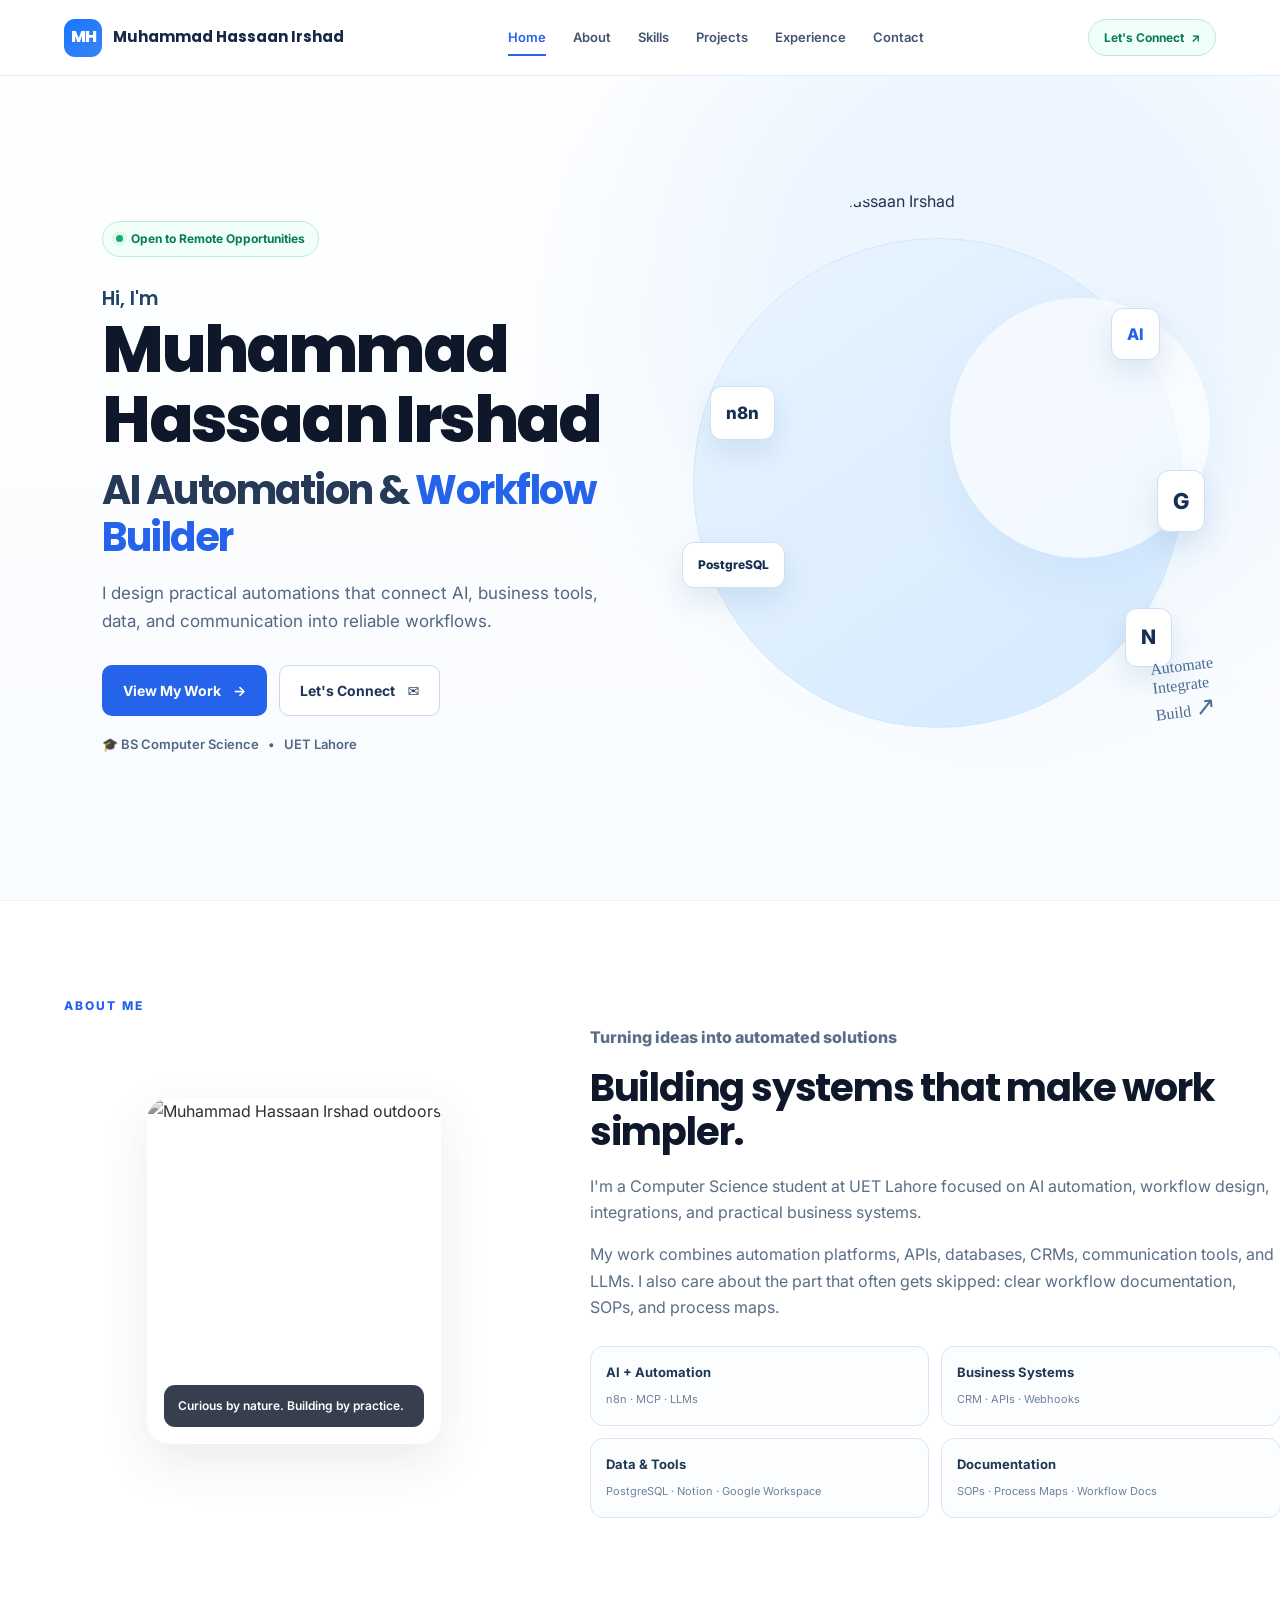
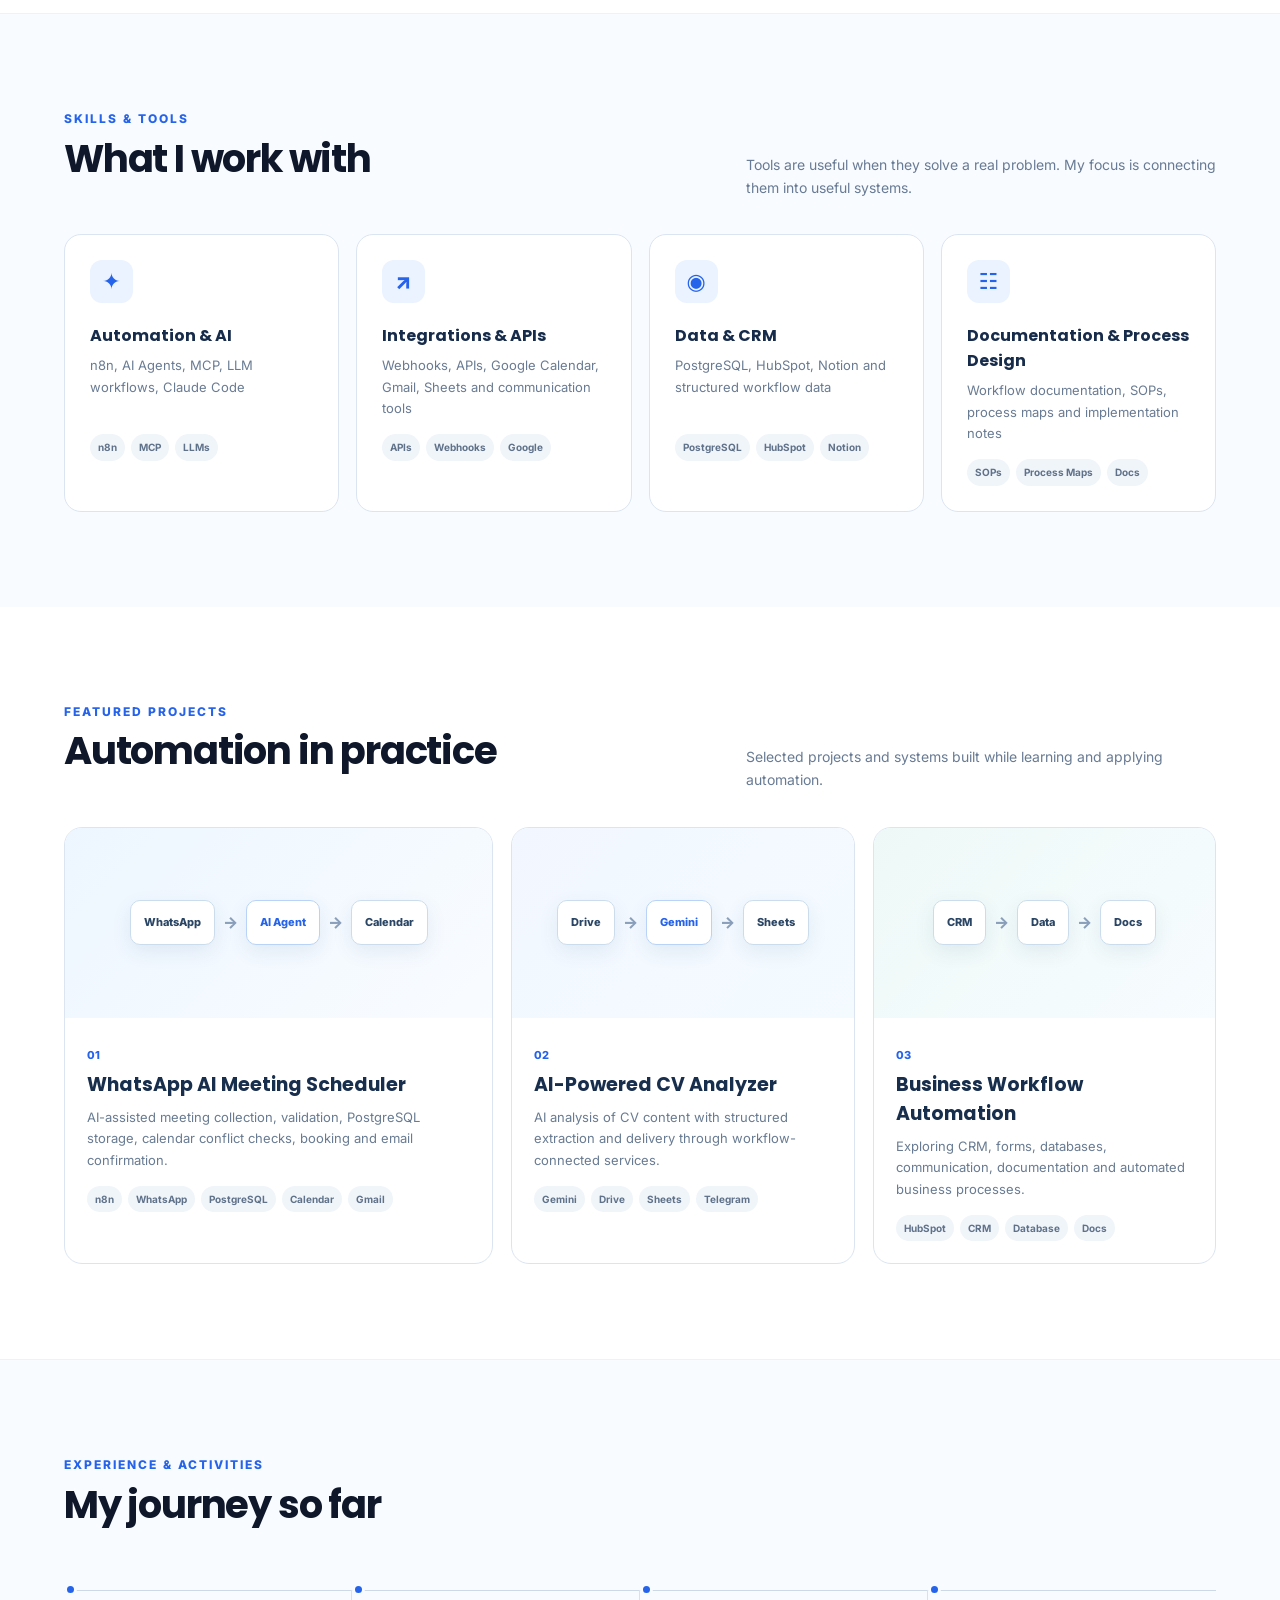
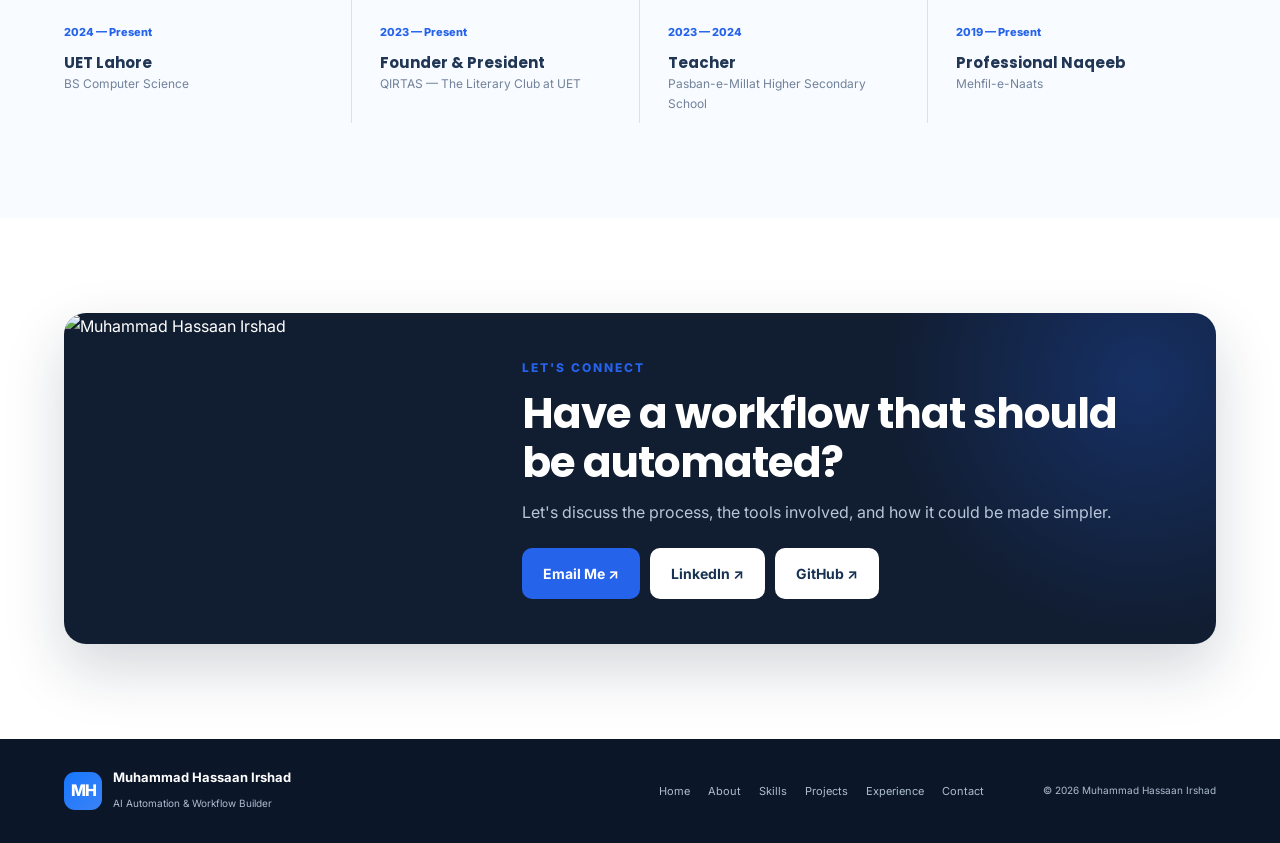
==== index.html @ 9892367b "Add files via upload" ====
<!DOCTYPE html>
<html lang="en">
<head>
  <meta charset="UTF-8" />
  <meta name="viewport" content="width=device-width, initial-scale=1.0" />
  <meta name="description" content="Muhammad Hassaan Irshad — AI Automation & Workflow Builder portfolio." />
  <title>Muhammad Hassaan Irshad | AI Automation & Workflow Builder</title>
  <link rel="preconnect" href="https://fonts.googleapis.com">
  <link rel="preconnect" href="https://fonts.gstatic.com" crossorigin>
  <link href="https://fonts.googleapis.com/css2?family=Inter:wght@400;500;600;700&family=Poppins:wght@500;600;700;800&display=swap" rel="stylesheet">
  <link rel="stylesheet" href="style.css" />
</head>
<body>
  <div class="scroll-progress" id="scrollProgress"></div>

  <header class="navbar" id="navbar">
    <a class="brand" href="#home" aria-label="Muhammad Hassaan Irshad home">
      <span class="brand-mark">MH</span>
      <span class="brand-name">Muhammad Hassaan Irshad</span>
    </a>

    <button class="menu-toggle" id="menuToggle" aria-label="Open navigation" aria-expanded="false">
      <span></span><span></span><span></span>
    </button>

    <nav class="nav-links" id="navLinks">
      <a class="active" href="#home">Home</a>
      <a href="#about">About</a>
      <a href="#skills">Skills</a>
      <a href="#projects">Projects</a>
      <a href="#experience">Experience</a>
      <a href="#contact">Contact</a>
    </nav>

    <a class="nav-cta" href="#contact">Let's Connect <span>↗</span></a>
  </header>

  <main>
    <section class="hero section" id="home">
      <div class="hero-copy">
        <div class="eyebrow"><span class="status-dot"></span> Open to Remote Opportunities</div>
        <p class="hello">Hi, I'm</p>
        <h1>Muhammad Hassaan <span>Irshad</span></h1>
        <h2>AI Automation &amp; <strong>Workflow Builder</strong></h2>
        <p class="hero-text">
          I design practical automations that connect AI, business tools, data,
          and communication into reliable workflows.
        </p>

        <div class="hero-actions">
          <a class="btn btn-primary" href="#projects">View My Work <span>→</span></a>
          <a class="btn btn-secondary" href="#contact">Let's Connect <span>✉</span></a>
        </div>

        <div class="hero-meta">
          <span>🎓 BS Computer Science</span>
          <span>•</span>
          <span>UET Lahore</span>
        </div>
      </div>

      <div class="hero-visual">
        <div class="orb orb-one"></div>
        <div class="orb orb-two"></div>
        <div class="tech tech-n8n">n8n</div>
        <div class="tech tech-ai">AI</div>
        <div class="tech tech-db">PostgreSQL</div>
        <div class="tech tech-google">G</div>
        <div class="tech tech-notion">N</div>
        <div class="portrait-frame">
          <img src="assets/portrait-main.jpg" alt="Muhammad Hassaan Irshad" />
        </div>
        <div class="hero-note">Automate<br>Integrate<br>Build <span>↗</span></div>
      </div>
    </section>

    <section class="about section" id="about">
      <div class="section-label">ABOUT ME</div>
      <div class="about-grid">
        <div class="about-photo">
          <img src="assets/portrait-secondary.jpg" alt="Muhammad Hassaan Irshad outdoors" />
          <div class="photo-caption">Curious by nature. Building by practice.</div>
        </div>
        <div class="about-copy">
          <p class="kicker">Turning ideas into automated solutions</p>
          <h2>Building systems that make work simpler.</h2>
          <p>
            I'm a Computer Science student at UET Lahore focused on AI automation,
            workflow design, integrations, and practical business systems.
          </p>
          <p>
            My work combines automation platforms, APIs, databases, CRMs,
            communication tools, and LLMs. I also care about the part that often
            gets skipped: clear workflow documentation, SOPs, and process maps.
          </p>

          <div class="about-facts">
            <div><strong>AI + Automation</strong><span>n8n · MCP · LLMs</span></div>
            <div><strong>Business Systems</strong><span>CRM · APIs · Webhooks</span></div>
            <div><strong>Data &amp; Tools</strong><span>PostgreSQL · Notion · Google Workspace</span></div>
            <div><strong>Documentation</strong><span>SOPs · Process Maps · Workflow Docs</span></div>
          </div>
        </div>
      </div>
    </section>

    <section class="skills section" id="skills">
      <div class="section-heading">
        <div>
          <div class="section-label">SKILLS &amp; TOOLS</div>
          <h2>What I work with</h2>
        </div>
        <p>Tools are useful when they solve a real problem. My focus is connecting them into useful systems.</p>
      </div>

      <div class="skills-grid">
        <article class="skill-card">
          <div class="skill-icon">✦</div>
          <h3>Automation &amp; AI</h3>
          <p>n8n, AI Agents, MCP, LLM workflows, Claude Code</p>
          <div class="tags"><span>n8n</span><span>MCP</span><span>LLMs</span></div>
        </article>
        <article class="skill-card">
          <div class="skill-icon">↗</div>
          <h3>Integrations &amp; APIs</h3>
          <p>Webhooks, APIs, Google Calendar, Gmail, Sheets and communication tools</p>
          <div class="tags"><span>APIs</span><span>Webhooks</span><span>Google</span></div>
        </article>
        <article class="skill-card">
          <div class="skill-icon">◉</div>
          <h3>Data &amp; CRM</h3>
          <p>PostgreSQL, HubSpot, Notion and structured workflow data</p>
          <div class="tags"><span>PostgreSQL</span><span>HubSpot</span><span>Notion</span></div>
        </article>
        <article class="skill-card">
          <div class="skill-icon">☷</div>
          <h3>Documentation &amp; Process Design</h3>
          <p>Workflow documentation, SOPs, process maps and implementation notes</p>
          <div class="tags"><span>SOPs</span><span>Process Maps</span><span>Docs</span></div>
        </article>
      </div>
    </section>

    <section class="projects section" id="projects">
      <div class="section-heading">
        <div>
          <div class="section-label">FEATURED PROJECTS</div>
          <h2>Automation in practice</h2>
        </div>
        <p>Selected projects and systems built while learning and applying automation.</p>
      </div>

      <div class="projects-grid">
        <article class="project-card featured">
          <div class="project-visual whatsapp">
            <div class="flow-node">WhatsApp</div><span>→</span><div class="flow-node ai-node">AI Agent</div>
            <span>→</span><div class="flow-node">Calendar</div>
          </div>
          <div class="project-body">
            <span class="project-number">01</span>
            <h3>WhatsApp AI Meeting Scheduler</h3>
            <p>AI-assisted meeting collection, validation, PostgreSQL storage, calendar conflict checks, booking and email confirmation.</p>
            <div class="tags"><span>n8n</span><span>WhatsApp</span><span>PostgreSQL</span><span>Calendar</span><span>Gmail</span></div>
          </div>
        </article>

        <article class="project-card">
          <div class="project-visual cv">
            <div class="flow-node">Drive</div><span>→</span><div class="flow-node ai-node">Gemini</div><span>→</span><div class="flow-node">Sheets</div>
          </div>
          <div class="project-body">
            <span class="project-number">02</span>
            <h3>AI-Powered CV Analyzer</h3>
            <p>AI analysis of CV content with structured extraction and delivery through workflow-connected services.</p>
            <div class="tags"><span>Gemini</span><span>Drive</span><span>Sheets</span><span>Telegram</span></div>
          </div>
        </article>

        <article class="project-card">
          <div class="project-visual crm">
            <div class="flow-node">CRM</div><span>→</span><div class="flow-node">Data</div><span>→</span><div class="flow-node">Docs</div>
          </div>
          <div class="project-body">
            <span class="project-number">03</span>
            <h3>Business Workflow Automation</h3>
            <p>Exploring CRM, forms, databases, communication, documentation and automated business processes.</p>
            <div class="tags"><span>HubSpot</span><span>CRM</span><span>Database</span><span>Docs</span></div>
          </div>
        </article>
      </div>
    </section>

    <section class="experience section" id="experience">
      <div class="section-heading">
        <div>
          <div class="section-label">EXPERIENCE &amp; ACTIVITIES</div>
          <h2>My journey so far</h2>
        </div>
      </div>

      <div class="timeline">
        <div class="timeline-item">
          <span class="timeline-dot"></span>
          <span class="timeline-date">2024 — Present</span>
          <h3>UET Lahore</h3>
          <p>BS Computer Science</p>
        </div>
        <div class="timeline-item">
          <span class="timeline-dot"></span>
          <span class="timeline-date">2023 — Present</span>
          <h3>Founder &amp; President</h3>
          <p>QIRTAS — The Literary Club at UET</p>
        </div>
        <div class="timeline-item">
          <span class="timeline-dot"></span>
          <span class="timeline-date">2023 — 2024</span>
          <h3>Teacher</h3>
          <p>Pasban-e-Millat Higher Secondary School</p>
        </div>
        <div class="timeline-item">
          <span class="timeline-dot"></span>
          <span class="timeline-date">2019 — Present</span>
          <h3>Professional Naqeeb</h3>
          <p>Mehfil-e-Naats</p>
        </div>
      </div>
    </section>

    <section class="contact section" id="contact">
      <div class="contact-photo">
        <img src="assets/portrait-main.jpg" alt="Muhammad Hassaan Irshad" />
      </div>
      <div class="contact-content">
        <div class="section-label">LET'S CONNECT</div>
        <h2>Have a workflow that should be automated?</h2>
        <p>Let's discuss the process, the tools involved, and how it could be made simpler.</p>
        <div class="contact-actions">
          <!-- Replace these placeholder links with your real profiles/email. -->
          <a class="btn btn-primary" href="mailto:irshadhassaan812@gmail.com">Email Me ↗</a>
          <a class="btn btn-light" href="https://www.linkedin.com/" target="_blank" rel="noopener">LinkedIn ↗</a>
          <a class="btn btn-light" href="https://github.com/" target="_blank" rel="noopener">GitHub ↗</a>
        </div>
      </div>
    </section>
  </main>

  <footer class="footer">
    <div class="footer-brand">
      <span class="brand-mark">MH</span>
      <div><strong>Muhammad Hassaan Irshad</strong><small>AI Automation &amp; Workflow Builder</small></div>
    </div>
    <div class="footer-links">
      <a href="#home">Home</a><a href="#about">About</a><a href="#skills">Skills</a>
      <a href="#projects">Projects</a><a href="#experience">Experience</a><a href="#contact">Contact</a>
    </div>
    <p>© <span id="year"></span> Muhammad Hassaan Irshad</p>
  </footer>

  <script src="script.js"></script>
</body>
</html>
---- style.css ----
:root{
  --blue:#2563eb;
  --blue-dark:#1746b8;
  --navy:#0f172a;
  --text:#233452;
  --muted:#64748b;
  --line:#dbe5f1;
  --bg:#f8fbff;
  --white:#fff;
  --shadow:0 18px 50px rgba(30,65,110,.10);
  --radius:20px;
}
*{box-sizing:border-box;margin:0;padding:0}
html{scroll-behavior:smooth}
body{font-family:Inter,system-ui,sans-serif;color:var(--text);background:var(--white);line-height:1.65}
a{text-decoration:none;color:inherit}
img{display:block;max-width:100%}
.scroll-progress{position:fixed;top:0;left:0;width:0;height:3px;background:var(--blue);z-index:1000}
.navbar{height:76px;padding:0 max(5vw,28px);display:flex;align-items:center;gap:34px;position:sticky;top:0;z-index:100;background:rgba(255,255,255,.92);backdrop-filter:blur(16px);border-bottom:1px solid rgba(219,229,241,.7)}
.brand{display:flex;align-items:center;gap:11px;font-family:Poppins,sans-serif;font-weight:700;white-space:nowrap}
.brand-mark{display:grid;place-items:center;width:38px;height:38px;border-radius:11px;background:linear-gradient(135deg,#1677ff,#3b82f6);color:#fff;font-weight:800;letter-spacing:-1px}
.brand-name{font-size:15px;color:#172744}
.nav-links{display:flex;align-items:center;justify-content:center;gap:27px;margin:auto}
.nav-links a{font-size:13px;font-weight:600;color:#425472;position:relative;padding:8px 0}
.nav-links a:hover,.nav-links a.active{color:var(--blue)}
.nav-links a.active:after{content:"";position:absolute;height:2px;left:0;right:0;bottom:0;background:var(--blue)}
.nav-cta{border:1px solid #b9ead6;background:#f1fff9;color:#087b58;border-radius:999px;padding:8px 15px;font-size:12px;font-weight:700}
.nav-cta span{margin-left:4px}
.menu-toggle{display:none;background:none;border:0}
.section{padding:95px max(5vw,28px)}
.hero{min-height:calc(100vh - 76px);display:grid;grid-template-columns:1fr 1fr;align-items:center;gap:40px;overflow:hidden;background:radial-gradient(circle at 78% 25%,#edf6ff 0 18%,transparent 42%),linear-gradient(180deg,#fff,#f8fbff)}
.hero-copy{max-width:690px;margin-left:max(0px,3vw)}
.eyebrow{display:inline-flex;gap:8px;align-items:center;border:1px solid #bdebd9;background:#f2fff9;border-radius:999px;padding:7px 13px;font-size:12px;color:#087b58;font-weight:700;margin-bottom:26px}
.status-dot{width:7px;height:7px;border-radius:50%;background:#18a874;box-shadow:0 0 0 4px #dff8ed}
.hello{font-family:Poppins,sans-serif;font-size:19px;font-weight:600;color:#234269}
.hero h1{font:800 clamp(42px,5.1vw,72px)/1.08 Poppins,sans-serif;letter-spacing:-2.8px;color:var(--navy)}
.hero h1 span{display:inline}
.hero h2{font:700 clamp(28px,3.1vw,48px)/1.18 Poppins,sans-serif;color:#263957;margin:12px 0 18px;letter-spacing:-1.5px}
.hero h2 strong{color:var(--blue)}
.hero-text{font-size:17px;max-width:640px;color:#536783}
.hero-actions{display:flex;gap:12px;margin:30px 0 18px;flex-wrap:wrap}
.btn{display:inline-flex;align-items:center;justify-content:center;gap:12px;padding:13px 20px;border-radius:10px;font-weight:700;font-size:14px;border:1px solid transparent;transition:.2s transform,.2s box-shadow,.2s background}
.btn:hover{transform:translateY(-2px);box-shadow:0 10px 25px rgba(37,99,235,.16)}
.btn-primary{background:var(--blue);color:#fff}.btn-primary:hover{background:var(--blue-dark)}
.btn-secondary{border-color:#cbd8e8;background:#fff;color:#1e3557}
.btn-light{background:#fff;color:#183254;border-color:rgba(255,255,255,.65)}
.hero-meta{display:flex;gap:9px;align-items:center;color:#526783;font-size:13px;font-weight:600}
.hero-visual{min-height:570px;position:relative;display:flex;align-items:end;justify-content:center}
.orb{position:absolute;border-radius:50%;filter:blur(.2px)}
.orb-one{width:490px;height:490px;background:linear-gradient(145deg,#e9f4ff,#d5eaff);top:50px;left:50%;transform:translateX(-50%);border:1px solid #d2e6fb}
.orb-two{width:260px;height:260px;background:#fff;box-shadow:0 25px 60px rgba(43,111,190,.11);right:1%;top:110px;opacity:.65}
.portrait-frame{height:600px;width:min(410px,80%);z-index:2;overflow:hidden;border-radius:200px 200px 0 0;mask-image:linear-gradient(to bottom,#000 87%,transparent 100%);-webkit-mask-image:linear-gradient(to bottom,#000 87%,transparent 100%)}
.portrait-frame img{width:100%;height:100%;object-fit:cover;object-position:center top;filter:saturate(.92) contrast(1.02)}
.tech{position:absolute;z-index:4;background:#fff;border:1px solid #cfe0f4;box-shadow:0 12px 28px rgba(45,89,139,.12);border-radius:12px;padding:12px 15px;font-weight:800;color:#172f50}
.tech-n8n{left:9%;top:33%;font-size:17px}.tech-ai{right:10%;top:20%;color:#2563eb}.tech-db{left:4%;top:59%;font-size:12px}.tech-google{right:2%;top:47%;font-size:22px}.tech-notion{right:8%;top:70%;font-size:20px}
.hero-note{position:absolute;right:0;top:78%;z-index:4;font-family:"Comic Sans MS",cursive;color:#4b6b91;transform:rotate(-7deg);font-size:16px;line-height:1.2}.hero-note span{font-size:25px}
.section-label{color:var(--blue);font-size:12px;font-weight:800;letter-spacing:2px;margin-bottom:8px}
.about{background:#fff;border-top:1px solid #edf2f7;border-bottom:1px solid #edf2f7}
.about-grid{display:grid;grid-template-columns:40% 60%;gap:65px;align-items:center}
.about-photo{position:relative;max-width:430px;margin:auto}
.about-photo img{width:100%;aspect-ratio:4/4.7;object-fit:cover;border-radius:22px;filter:grayscale(1) contrast(1.04);box-shadow:var(--shadow)}
.photo-caption{position:absolute;bottom:17px;left:17px;right:17px;background:rgba(15,23,42,.83);color:#fff;padding:11px 14px;border-radius:11px;font-size:12px;font-weight:600}
.about-copy{max-width:700px}.kicker{color:var(--blue);font-weight:800;margin-bottom:6px}
.about-copy h2,.section-heading h2{font:700 clamp(30px,3vw,42px)/1.15 Poppins,sans-serif;color:var(--navy);letter-spacing:-1.2px;margin-bottom:18px}
.about-copy>p{color:#5b6e87;margin-bottom:16px;font-size:16px}
.about-facts{display:grid;grid-template-columns:1fr 1fr;gap:12px;margin-top:26px}
.about-facts div{border:1px solid var(--line);padding:15px;border-radius:13px;background:#fbfdff}
.about-facts strong{display:block;font-size:13px;color:#213653}.about-facts span{font-size:11px;color:#71829a}
.skills{background:var(--bg)}
.section-heading{display:flex;justify-content:space-between;gap:40px;align-items:end;margin-bottom:35px}
.section-heading>p{max-width:470px;color:#687b94;font-size:14px}
.skills-grid{display:grid;grid-template-columns:repeat(4,1fr);gap:17px}
.skill-card{background:#fff;border:1px solid var(--line);padding:25px;border-radius:17px;transition:.25s}
.skill-card:hover,.project-card:hover{transform:translateY(-4px);box-shadow:var(--shadow)}
.skill-icon{width:43px;height:43px;display:grid;place-items:center;background:#eaf3ff;border-radius:12px;color:var(--blue);font-size:22px;font-weight:800;margin-bottom:20px}
.skill-card h3{font:700 16px Poppins,sans-serif;color:#172c4b;margin-bottom:7px}.skill-card p{font-size:13px;color:#697b93;min-height:65px}
.tags{display:flex;flex-wrap:wrap;gap:6px;margin-top:14px}.tags span{font-size:10px;font-weight:700;padding:5px 8px;border-radius:999px;background:#f0f5fa;color:#60728a}
.projects{background:#fff}.projects-grid{display:grid;grid-template-columns:1.25fr 1fr 1fr;gap:18px}
.project-card{border:1px solid var(--line);border-radius:18px;overflow:hidden;background:#fff;transition:.25s}
.project-visual{height:190px;display:flex;align-items:center;justify-content:center;gap:8px;background:linear-gradient(135deg,#edf6ff,#f9fcff);padding:20px}
.project-visual.cv{background:linear-gradient(135deg,#f2f7ff,#f4fbff)}.project-visual.crm{background:linear-gradient(135deg,#eef9f7,#f7fcff)}
.flow-node{background:#fff;border:1px solid #cbddec;box-shadow:0 7px 20px rgba(35,78,123,.09);padding:12px 13px;border-radius:10px;font-size:11px;font-weight:800;color:#2b4665;text-align:center}.ai-node{color:var(--blue);border-color:#b8d3f7}
.project-visual>span{color:#8aa0bb;font-weight:800}
.project-body{padding:22px}.project-number{font-size:11px;color:var(--blue);font-weight:800}.project-body h3{font:700 19px Poppins,sans-serif;color:#182e4d;margin:4px 0 8px}.project-body p{font-size:13px;color:#687b92;min-height:65px}
.experience{background:var(--bg);border-top:1px solid #edf2f7}
.timeline{display:grid;grid-template-columns:repeat(4,1fr);gap:0;border-top:1px solid #cbd8e7;margin-top:45px}
.timeline-item{position:relative;padding:27px 28px 10px 0;border-right:1px solid #d7e2ef;margin-top:-1px}.timeline-item:not(:first-child){padding-left:28px}.timeline-item:last-child{border-right:0}
.timeline-dot{position:absolute;top:-7px;left:0;width:13px;height:13px;background:var(--blue);border-radius:50%;border:3px solid var(--bg)}.timeline-item:first-child .timeline-dot{left:0}.timeline-date{font-size:11px;color:var(--blue);font-weight:800}.timeline-item h3{font:700 15px Poppins,sans-serif;color:#203654;margin-top:7px}.timeline-item p{font-size:12px;color:#71829a}
.contact{margin:95px max(5vw,28px);padding:0;min-height:300px;background:#111d31;border-radius:22px;overflow:hidden;display:grid;grid-template-columns:35% 65%;color:#fff;box-shadow:0 25px 60px rgba(15,31,55,.18)}
.contact-photo{height:330px;overflow:hidden}.contact-photo img{width:100%;height:100%;object-fit:cover;object-position:center 22%;filter:saturate(.75) contrast(1.1)}
.contact-content{padding:45px 55px;display:flex;flex-direction:column;justify-content:center;background:radial-gradient(circle at 90% 20%,rgba(37,99,235,.28),transparent 35%)}
.contact-content h2{font:700 clamp(29px,3.3vw,45px)/1.15 Poppins,sans-serif;letter-spacing:-1px;max-width:700px;margin:4px 0 12px}.contact-content p{color:#b8c6d9;max-width:600px}.contact-actions{display:flex;gap:10px;margin-top:22px;flex-wrap:wrap}
.footer{background:#0b1629;color:#aebcd0;padding:28px max(5vw,28px);display:grid;grid-template-columns:1.4fr 1fr auto;align-items:center;gap:30px}
.footer-brand{display:flex;align-items:center;gap:11px}.footer-brand strong{display:block;color:#fff;font-size:13px}.footer-brand small{font-size:10px}.footer-links{display:flex;justify-content:center;gap:18px}.footer-links a{font-size:11px}.footer-links a:hover{color:#fff}.footer>p{font-size:10px;text-align:right}
@media(max-width:1000px){
  .navbar{gap:15px}.nav-links{gap:16px}.nav-cta{display:none}
  .hero{grid-template-columns:1fr}.hero-copy{margin-left:0}.hero-visual{min-height:520px}.hero-note{right:8%}
  .skills-grid{grid-template-columns:1fr 1fr}.projects-grid{grid-template-columns:1fr 1fr}.project-card:first-child{grid-column:1/-1}
  .about-grid{grid-template-columns:1fr 1.25fr;gap:35px}
  .footer{grid-template-columns:1fr}.footer-links{justify-content:flex-start}.footer>p{text-align:left}
}
@media(max-width:700px){
  .navbar{height:66px}.brand-name{display:none}.menu-toggle{display:flex;flex-direction:column;gap:4px;margin-left:auto;cursor:pointer}.menu-toggle span{width:23px;height:2px;background:#203654;border-radius:3px}
  .nav-links{position:absolute;left:18px;right:18px;top:73px;display:none;flex-direction:column;gap:0;background:#fff;border:1px solid var(--line);border-radius:16px;padding:9px;box-shadow:var(--shadow)}.nav-links.open{display:flex}.nav-links a{width:100%;padding:11px 12px}.nav-links a.active:after{display:none}
  .section{padding:70px 22px}.hero{min-height:auto;padding-top:60px}.hero h1{letter-spacing:-1.8px}.hero h2{font-size:28px}.hero-text{font-size:15px}.hero-meta{font-size:11px;flex-wrap:wrap}
  .hero-visual{min-height:410px;margin-top:15px}.portrait-frame{height:440px;width:82%}.orb-one{width:370px;height:370px}.tech{transform:scale(.82)}.tech-n8n{left:0}.tech-db{left:0}.tech-google{right:0}.tech-notion{right:2%}.hero-note{display:none}
  .about-grid{grid-template-columns:1fr}.about-photo{max-width:330px}.about-facts{grid-template-columns:1fr}
  .section-heading{display:block}.section-heading>p{margin-top:10px}.skills-grid,.projects-grid{grid-template-columns:1fr}.project-card:first-child{grid-column:auto}.project-visual{height:160px}
  .timeline{grid-template-columns:1fr;border-top:0;margin-top:20px}.timeline-item,.timeline-item:not(:first-child){border-right:0;border-left:1px solid #cbd8e7;padding:20px 0 20px 25px;margin:0}.timeline-dot,.timeline-item:first-child .timeline-dot{left:-7px;top:25px}
  .contact{margin:65px 22px;padding:0;grid-template-columns:1fr}.contact-photo{height:240px}.contact-content{padding:30px 24px}.contact-actions .btn{flex:1}
  .footer-links{flex-wrap:wrap;gap:12px}
}
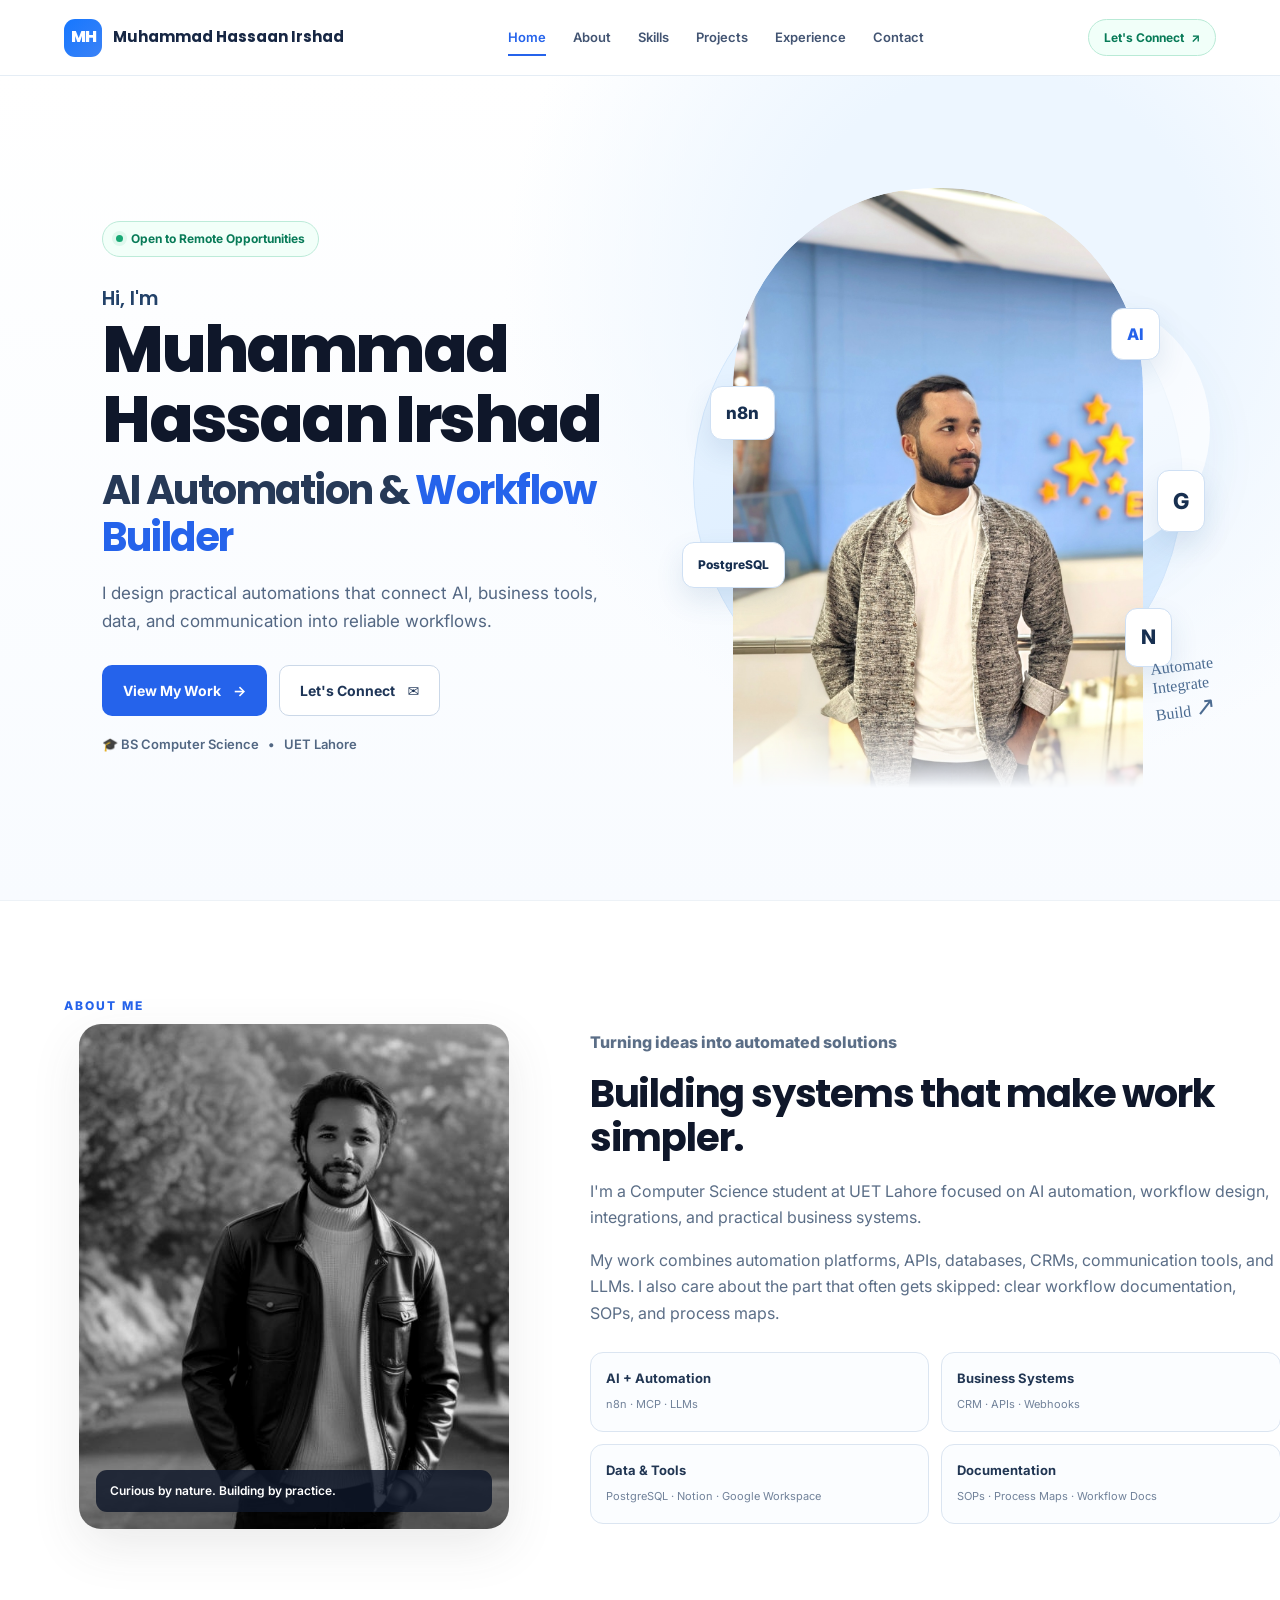
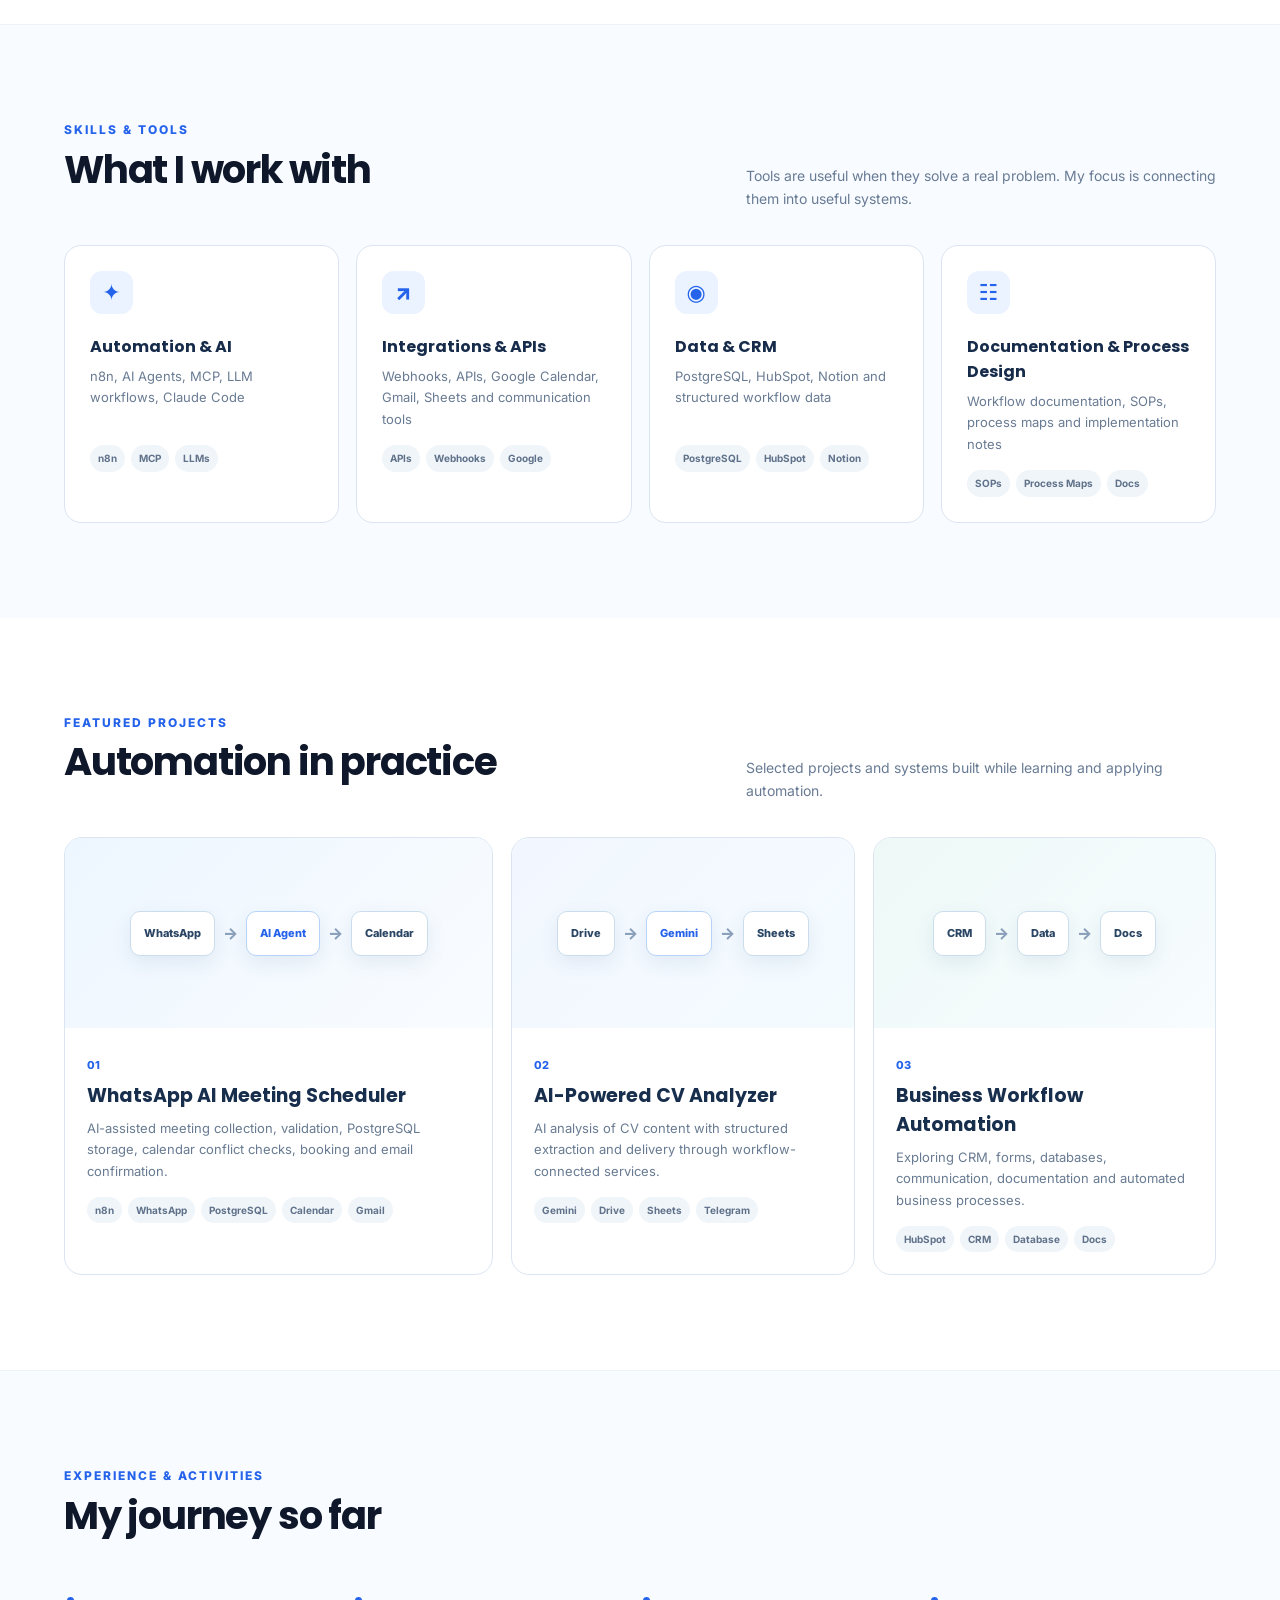
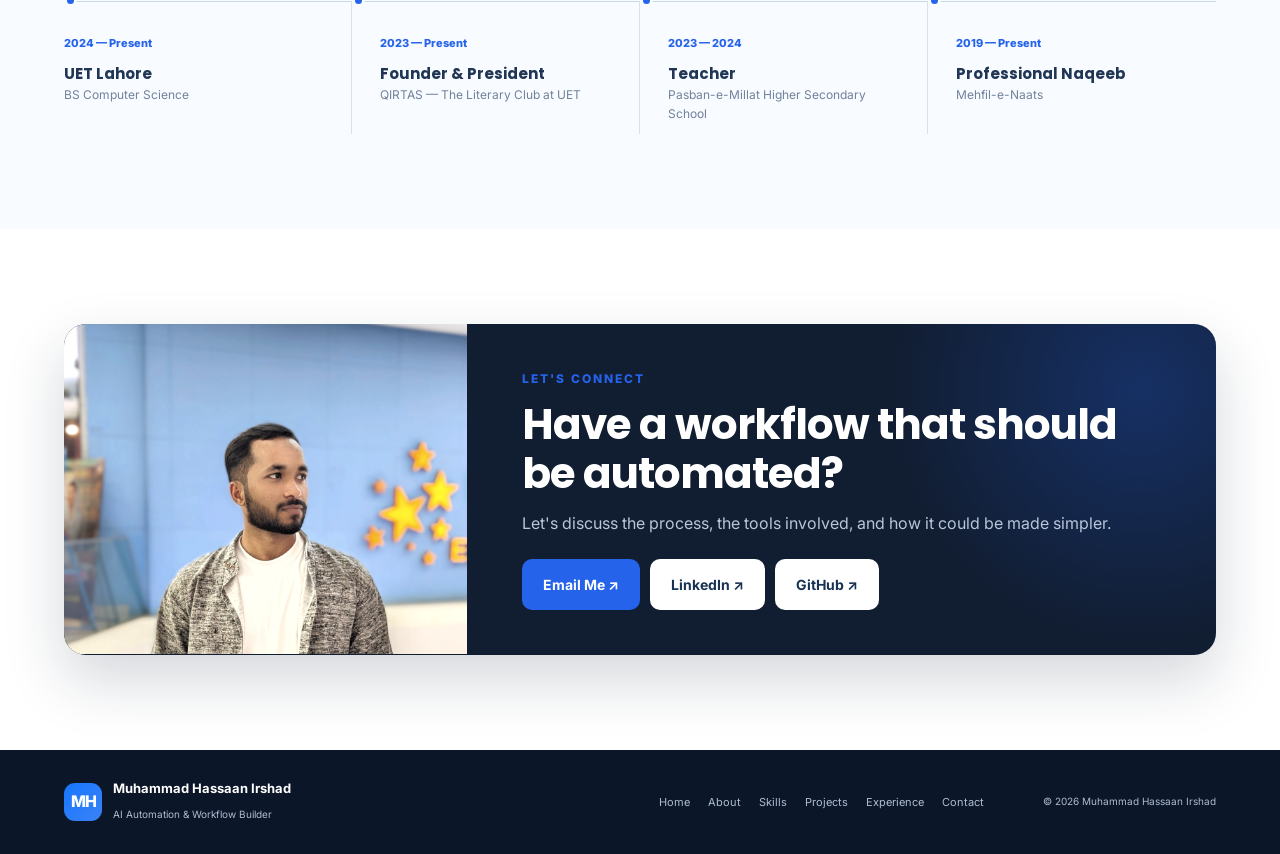
==== commit 4a775f25: "Add files via upload" ====
--- a/index.html
+++ b/index.html
@@ -238,7 +238,7 @@
           <!-- Replace these placeholder links with your real profiles/email. -->
           <a class="btn btn-primary" href="mailto:irshadhassaan812@gmail.com">Email Me ↗</a>
           <a class="btn btn-light" href="https://www.linkedin.com/" target="_blank" rel="noopener">LinkedIn ↗</a>
-          <a class="btn btn-light" href="https://github.com/" target="_blank" rel="noopener">GitHub ↗</a>
+          <a class="btn btn-light" href="https://github.com/hassaan7212" target="_blank" rel="noopener">GitHub ↗</a>
         </div>
       </div>
     </section>
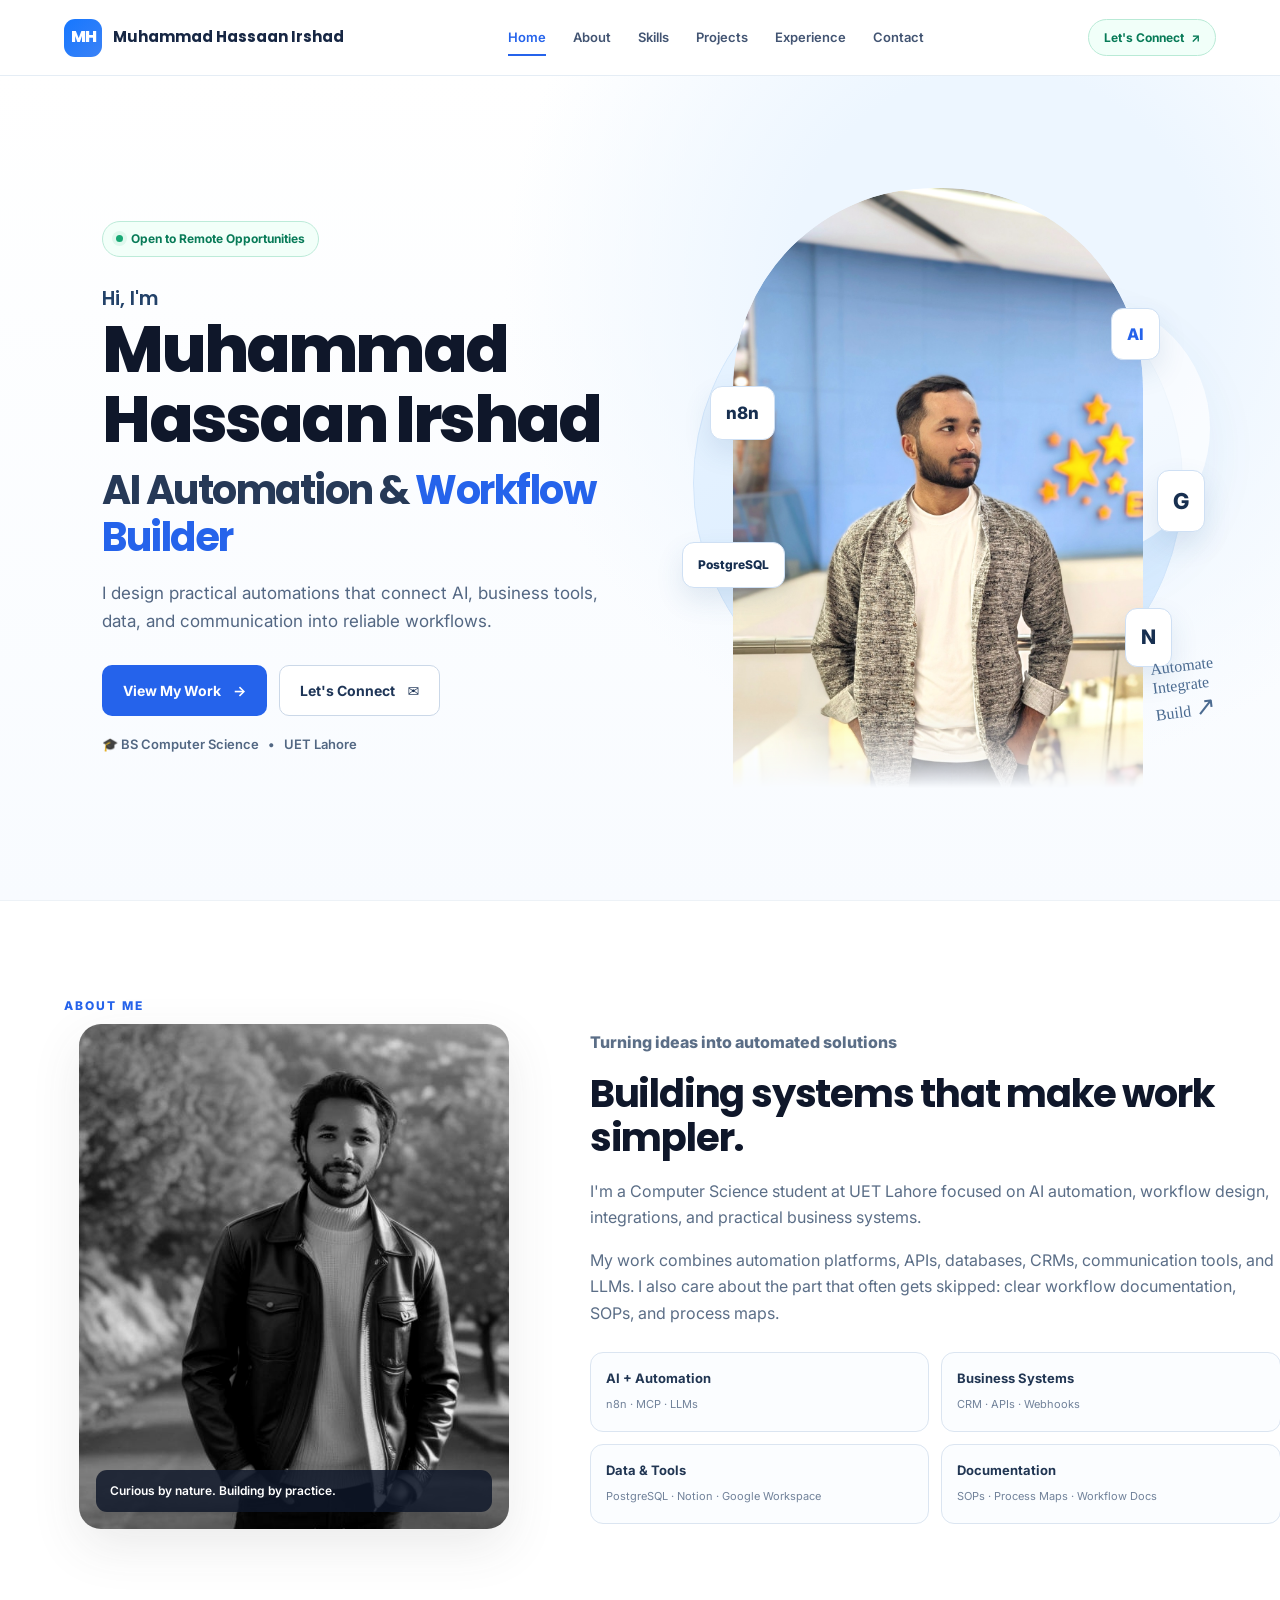
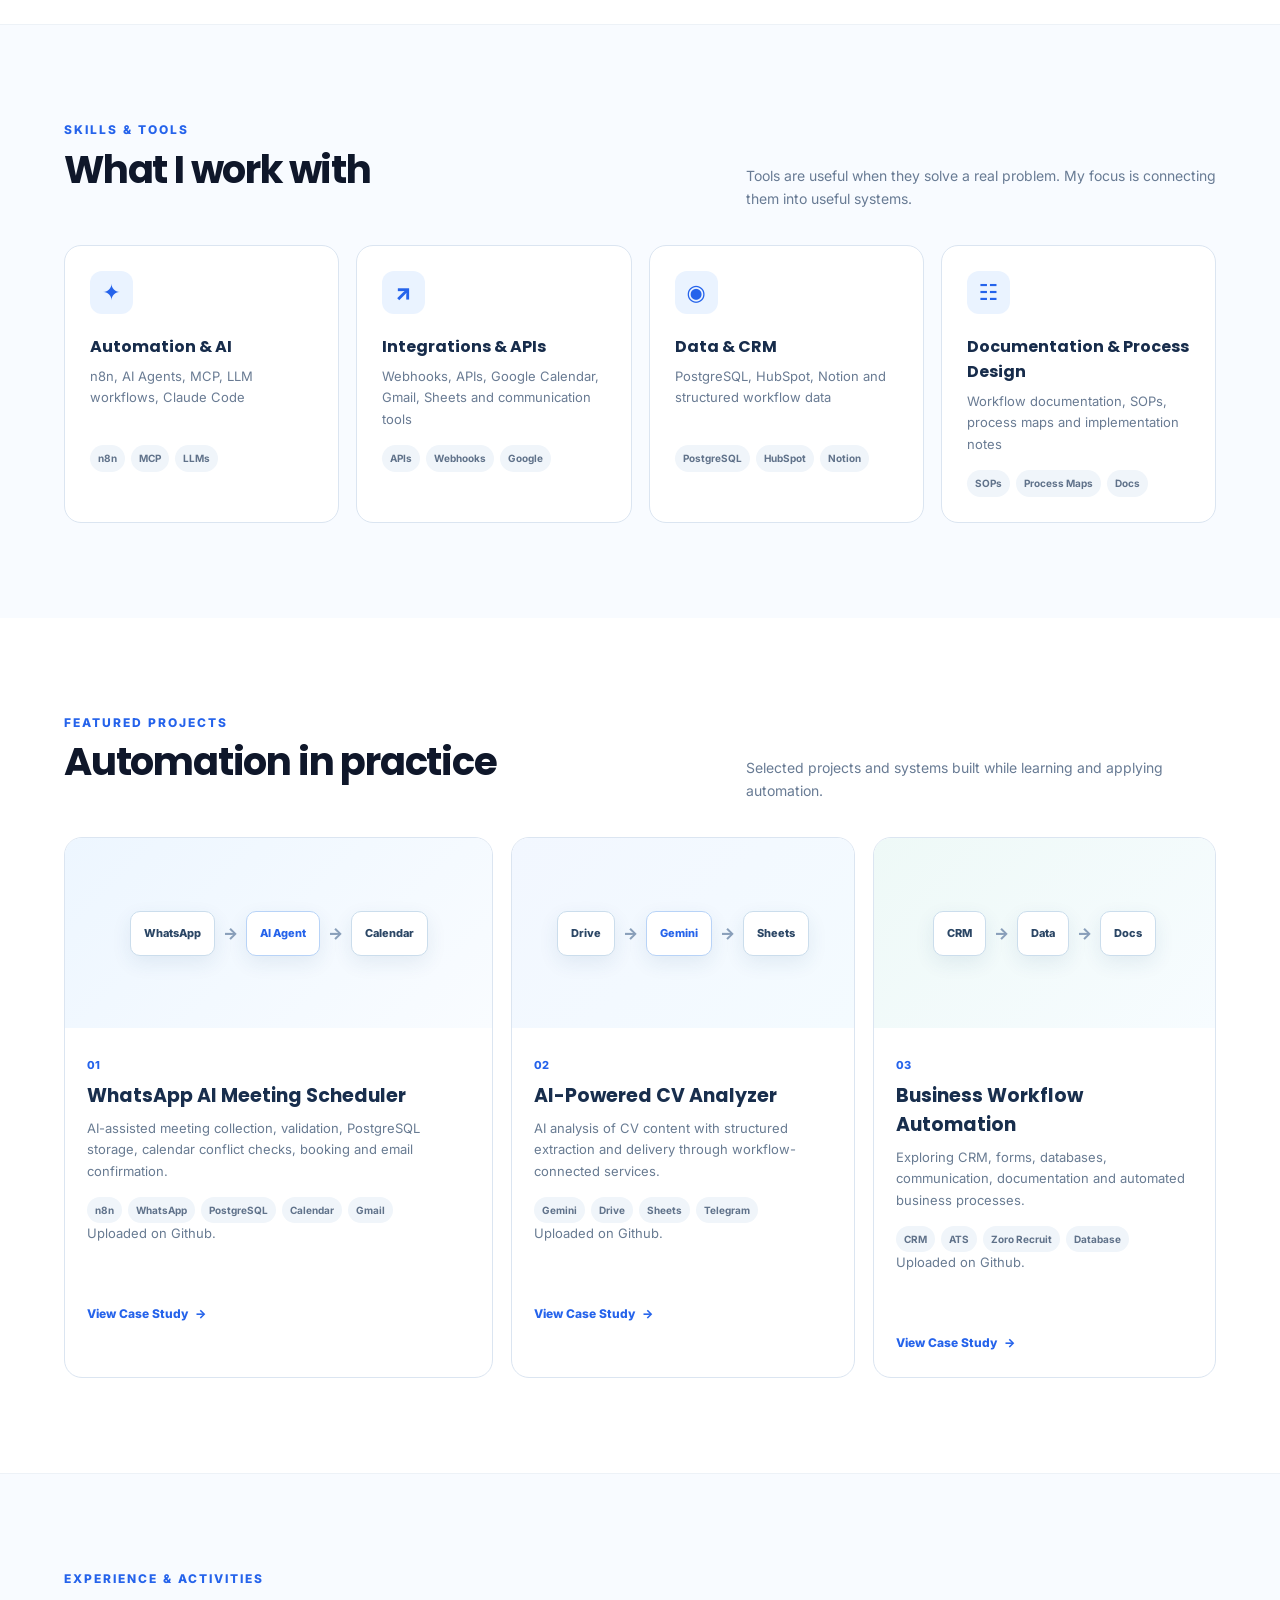
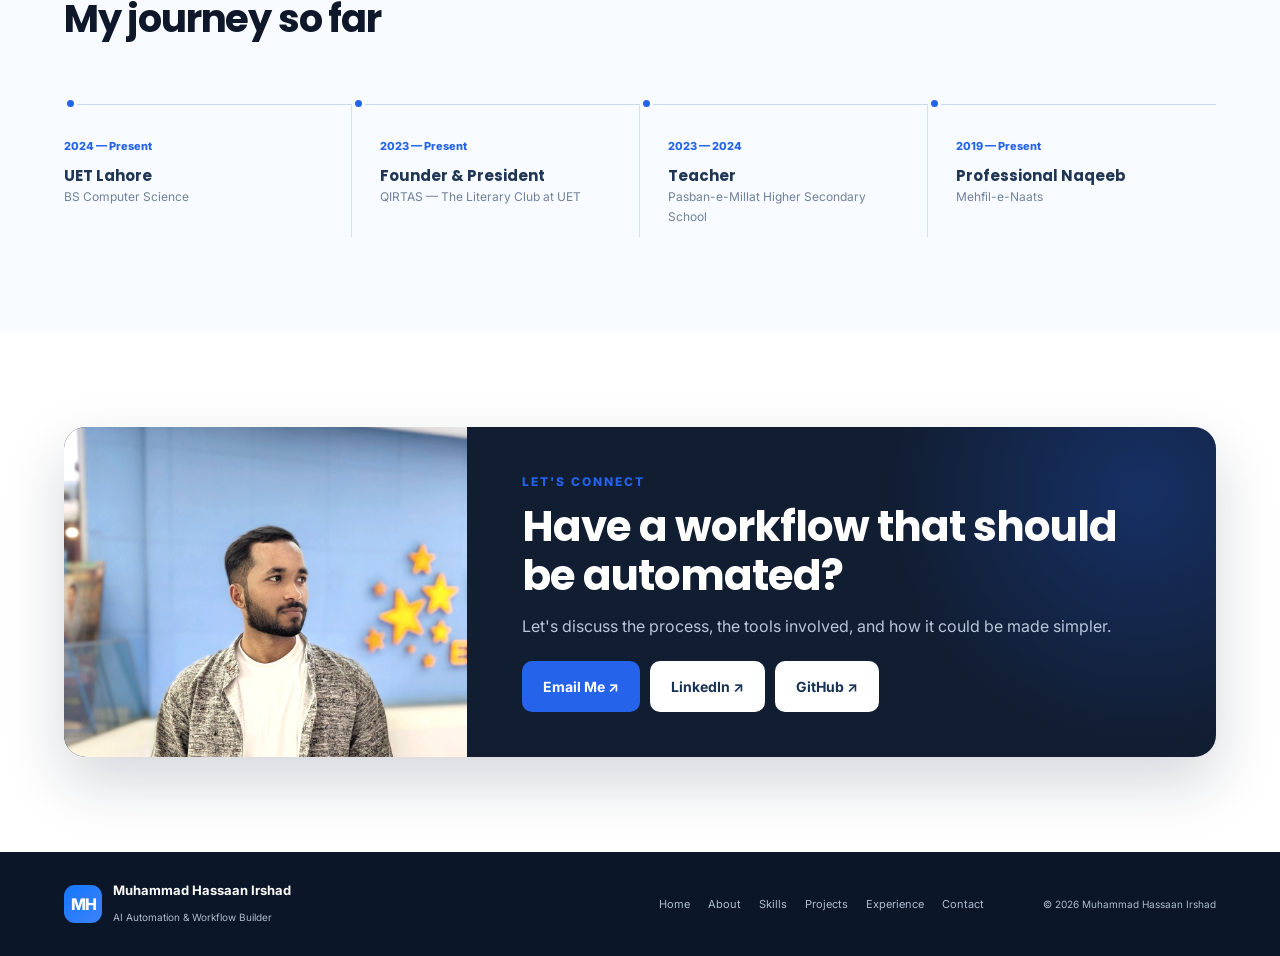
==== commit d4df55f3: "Add files via upload" ====
--- a/index.html
+++ b/index.html
@@ -161,6 +161,8 @@
             <h3>WhatsApp AI Meeting Scheduler</h3>
             <p>AI-assisted meeting collection, validation, PostgreSQL storage, calendar conflict checks, booking and email confirmation.</p>
             <div class="tags"><span>n8n</span><span>WhatsApp</span><span>PostgreSQL</span><span>Calendar</span><span>Gmail</span></div>
+            <p>Uploaded on Github.</p>
+            <a class="project-link" href="projects/whatsapp-ai-meeting-scheduler.html" aria-label="View WhatsApp AI Meeting Scheduler case study">View Case Study <span>→</span></a>
           </div>
         </article>
 
@@ -173,6 +175,8 @@
             <h3>AI-Powered CV Analyzer</h3>
             <p>AI analysis of CV content with structured extraction and delivery through workflow-connected services.</p>
             <div class="tags"><span>Gemini</span><span>Drive</span><span>Sheets</span><span>Telegram</span></div>
+            <p>Uploaded on Github.</p>
+            <a class="project-link" href="projects/ai-resume-scanner.html" aria-label="View AI-Powered CV Analyzer case study">View Case Study <span>→</span></a>
           </div>
         </article>
 
@@ -184,7 +188,9 @@
             <span class="project-number">03</span>
             <h3>Business Workflow Automation</h3>
             <p>Exploring CRM, forms, databases, communication, documentation and automated business processes.</p>
-            <div class="tags"><span>HubSpot</span><span>CRM</span><span>Database</span><span>Docs</span></div>
+            <div class="tags"><span>CRM</span><span>ATS</span><span>Zoro Recruit</span><span>Database</span></div>
+            <p>Uploaded on Github.</p>
+            <a class="project-link" href="projects/ats-recruitment-automation.html" aria-label="View ATS Recruitment Automation case study">View Case Study <span>→</span></a>
           </div>
         </article>
       </div>
@@ -236,8 +242,8 @@
         <p>Let's discuss the process, the tools involved, and how it could be made simpler.</p>
         <div class="contact-actions">
           <!-- Replace these placeholder links with your real profiles/email. -->
-          <a class="btn btn-primary" href="mailto:irshadhassaan812@gmail.com">Email Me ↗</a>
-          <a class="btn btn-light" href="https://www.linkedin.com/" target="_blank" rel="noopener">LinkedIn ↗</a>
+          <a class="btn btn-primary" href="mailto:hassaanirshad7212@gmail.com">Email Me ↗</a>
+          <a class="btn btn-light" href="https://www.linkedin.com/in/muhammad-hassaan-irshad-13701b327?utm_source=share_via&utm_content=profile&utm_medium=member_android" target="_blank" rel="noopener">LinkedIn ↗</a>
           <a class="btn btn-light" href="https://github.com/hassaan7212" target="_blank" rel="noopener">GitHub ↗</a>
         </div>
       </div>
--- a/style.css
+++ b/style.css
@@ -110,3 +110,27 @@
   .contact{margin:65px 22px;padding:0;grid-template-columns:1fr}.contact-photo{height:240px}.contact-content{padding:30px 24px}.contact-actions .btn{flex:1}
   .footer-links{flex-wrap:wrap;gap:12px}
 }
+
+
+.project-page{background:#f8fbff;color:var(--text)}
+.project-main{padding-top:0}
+.project-hero{position:relative;overflow:hidden;padding:92px max(5vw,28px) 72px;background:radial-gradient(circle at 82% 10%,rgba(37,99,235,.13),transparent 34%),linear-gradient(180deg,#fff,#f8fbff);border-bottom:1px solid #e7eef6}
+.project-hero-inner{max-width:1180px;margin:0 auto;display:grid;grid-template-columns:1.05fr .95fr;gap:55px;align-items:center}
+.project-eyebrow{display:inline-flex;align-items:center;gap:8px;padding:7px 11px;border:1px solid #cfe0f4;background:#fff;border-radius:999px;color:var(--blue);font-size:10px;font-weight:800;letter-spacing:1.5px;margin-bottom:20px}
+.project-hero h1{font:800 clamp(38px,5vw,66px)/1.06 Poppins,sans-serif;letter-spacing:-2.5px;color:var(--navy);max-width:720px}
+.project-lead{font-size:17px;line-height:1.75;color:#5c708a;max-width:690px;margin:20px 0 25px}
+.project-back{display:inline-flex;align-items:center;gap:8px;font-size:13px;font-weight:800;color:#526983;margin-bottom:30px}.project-back:hover{color:var(--blue)}
+.project-hero-shot{border:1px solid #d6e3f0;background:#fff;padding:10px;border-radius:20px;box-shadow:0 25px 65px rgba(26,69,112,.12);transform:rotate(1deg)}
+.project-hero-shot img{width:100%;aspect-ratio:16/9;object-fit:cover;border-radius:12px}
+.project-content{max-width:1180px;margin:0 auto;padding:72px max(5vw,28px)}
+.project-section{margin-bottom:62px}.project-section h2{font:700 28px/1.2 Poppins,sans-serif;color:var(--navy);letter-spacing:-.7px;margin-bottom:16px}.project-section h3{font:700 19px/1.3 Poppins,sans-serif;color:#203654;margin:28px 0 10px}.project-section p,.project-section li{font-size:14px;line-height:1.8;color:#61738b}.project-section ul,.project-section ol{padding-left:21px;margin:12px 0}.project-section li{margin:5px 0}.project-section code{font-family:ui-monospace,SFMono-Regular,Menlo,monospace;background:#eef4fa;padding:2px 5px;border-radius:5px;color:#2a4a6d;font-size:.9em}.project-section pre{overflow:auto;background:#101c2e;color:#dbeafe;border-radius:16px;padding:20px;margin:17px 0;box-shadow:0 14px 35px rgba(12,31,54,.12);font:12px/1.65 ui-monospace,SFMono-Regular,Menlo,monospace}.project-section blockquote{margin:18px 0;padding:14px 18px;border-left:3px solid var(--blue);background:#f0f6ff;color:#48617e;border-radius:0 12px 12px 0}.table-wrap{overflow:auto;margin:18px 0}.project-section table{width:100%;border-collapse:collapse;background:#fff;border:1px solid var(--line);border-radius:12px;overflow:hidden}.project-section th,.project-section td{text-align:left;padding:12px 14px;border-bottom:1px solid #e7eef5;font-size:12px;color:#5d7088}.project-section th{font-weight:800;color:#233c5b;background:#f7faff}
+.project-grid{display:grid;grid-template-columns:repeat(2,1fr);gap:18px}.project-card-link{display:block;border:1px solid var(--line);border-radius:18px;background:#fff;overflow:hidden;transition:.25s;position:relative}.project-card-link:hover{transform:translateY(-4px);box-shadow:var(--shadow)}.project-card-link img{width:100%;aspect-ratio:16/9;object-fit:cover}.project-card-link .caption{padding:13px 15px;font-size:12px;font-weight:700;color:#415a77}.project-card-link .caption span{float:right;color:var(--blue)}
+.project-callout{display:grid;grid-template-columns:1fr 1fr;gap:18px;margin-bottom:62px}.project-callout>div{background:#fff;border:1px solid var(--line);border-radius:16px;padding:21px}.project-callout strong{display:block;font:700 15px Poppins,sans-serif;color:#1e3553;margin-bottom:6px}.project-callout p{font-size:12px;color:#697c94;line-height:1.65}
+.project-footer{max-width:1180px;margin:0 auto;padding:0 max(5vw,28px) 70px}.project-footer-box{background:#101d31;color:#fff;border-radius:20px;padding:30px 34px;display:flex;justify-content:space-between;align-items:center;gap:25px}.project-footer-box h2{font:700 23px Poppins,sans-serif}.project-footer-box p{color:#afbed1;font-size:13px;margin-top:5px}.project-footer-box .btn{white-space:nowrap}
+@media(max-width:850px){.project-hero-inner{grid-template-columns:1fr}.project-hero-shot{max-width:720px}.project-grid,.project-callout{grid-template-columns:1fr}}
+@media(max-width:600px){.project-hero{padding-top:55px}.project-content{padding-top:50px}.project-section{margin-bottom:45px}.project-section h2{font-size:24px}.project-footer-box{display:block}.project-footer-box .btn{margin-top:18px}}
+
+
+.project-link{display:inline-flex;align-items:center;gap:7px;margin-top:16px;color:var(--blue);font-size:12px;font-weight:800}.project-link span{transition:transform .2s}.project-link:hover span{transform:translateX(4px)}
+.project-section:first-of-type{padding-top:4px}
+.project-section .tags{margin-top:16px}
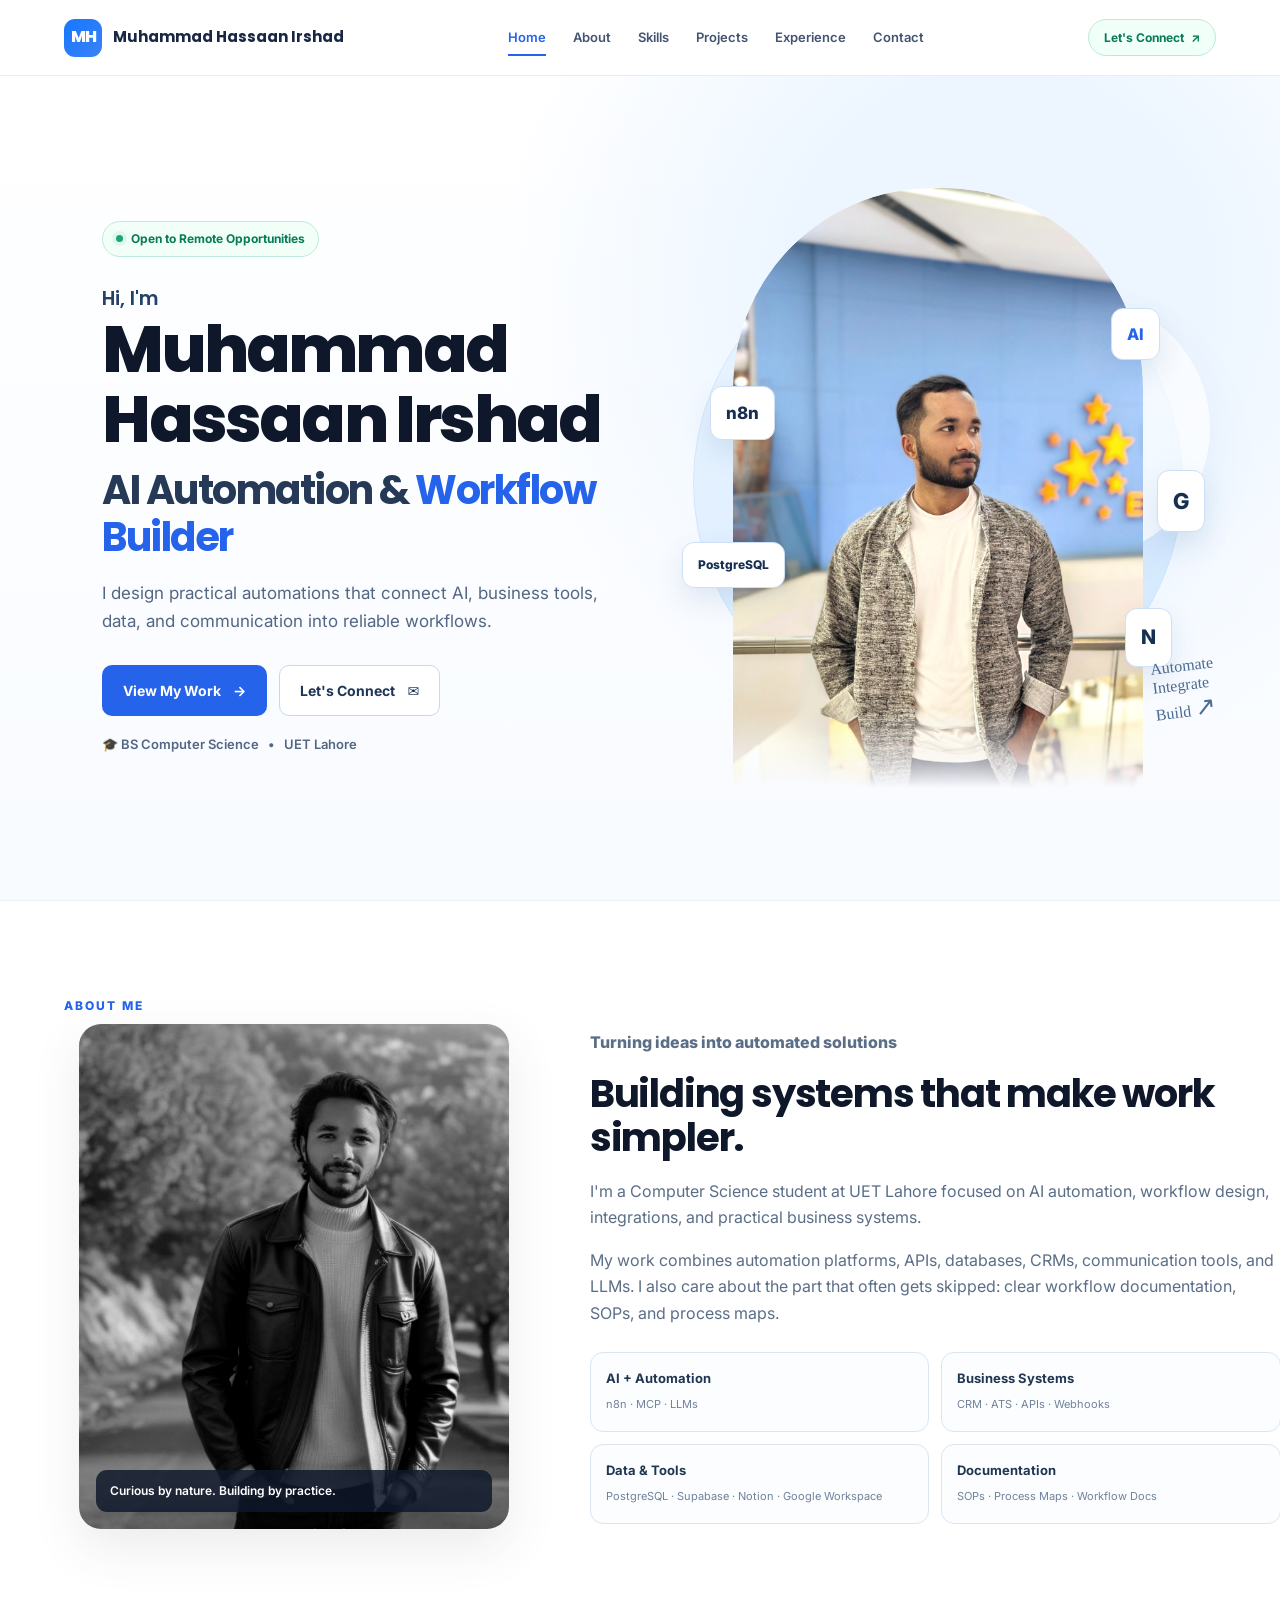
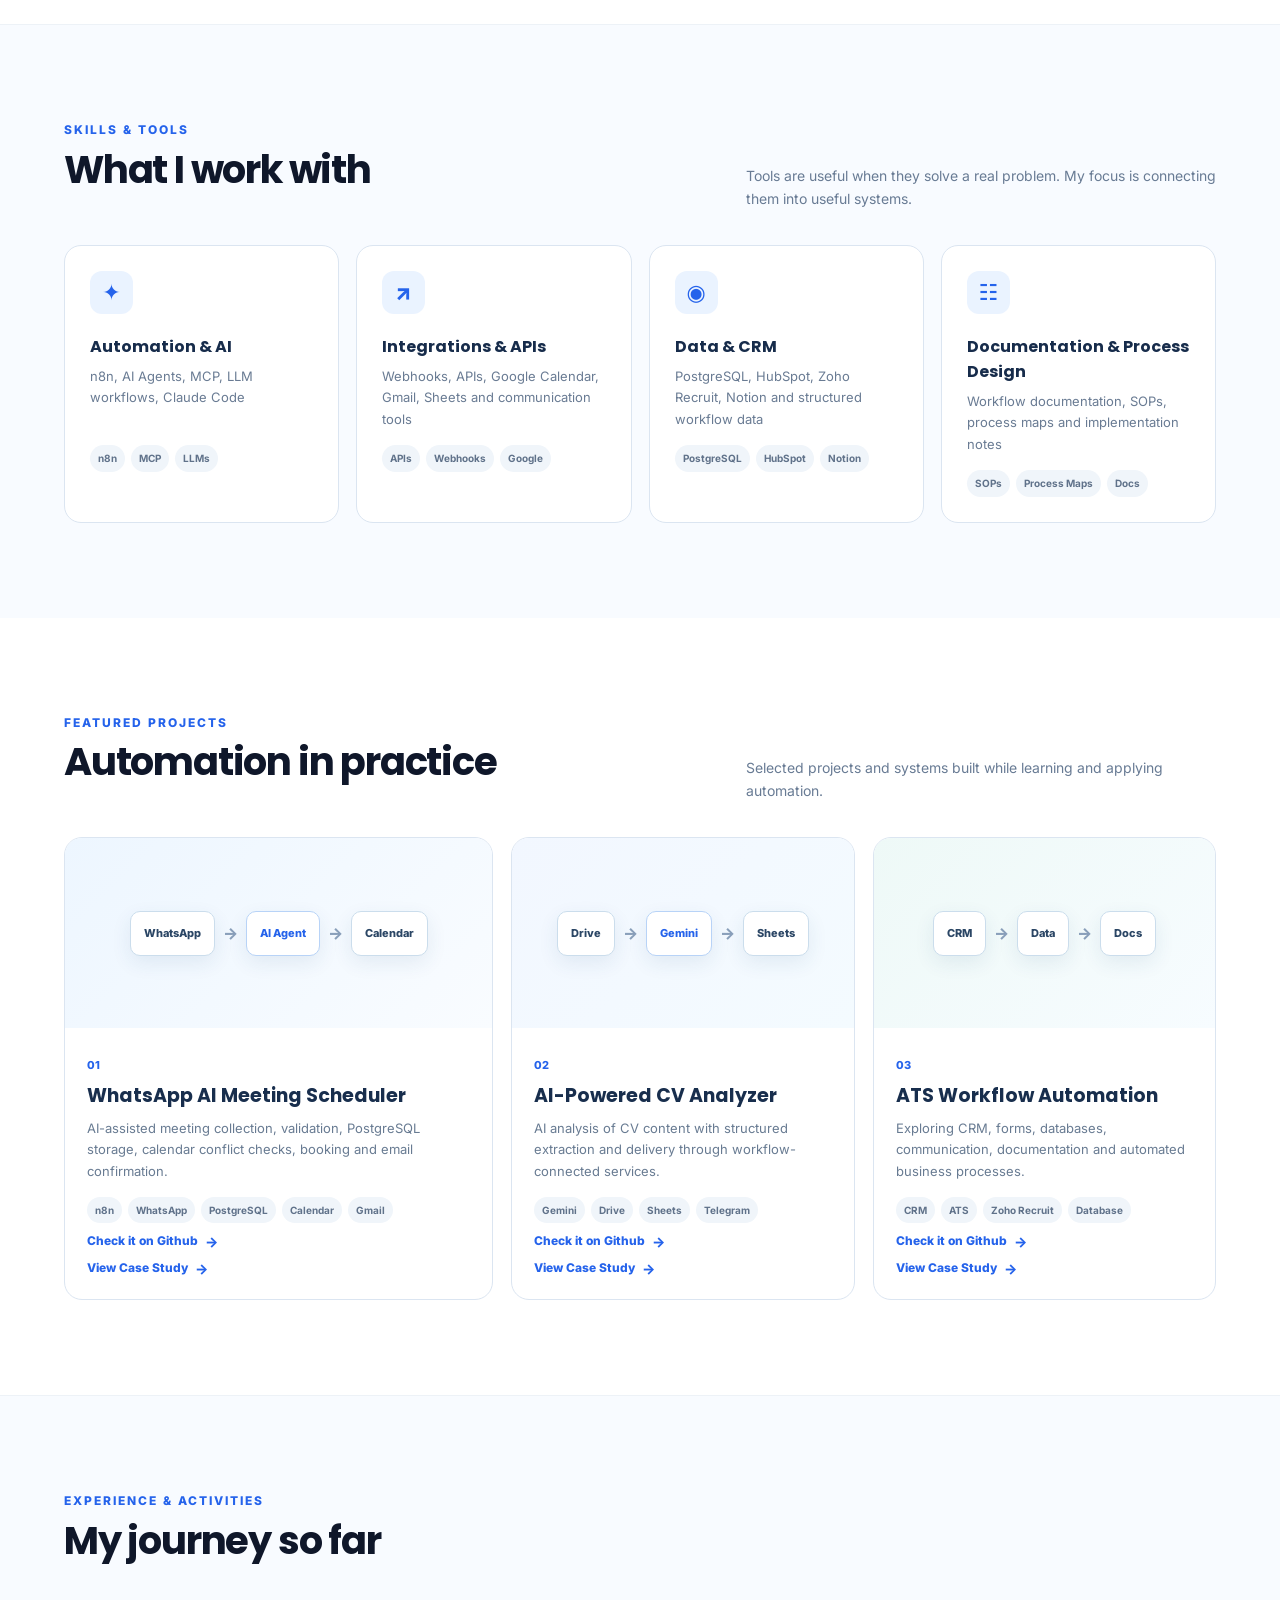
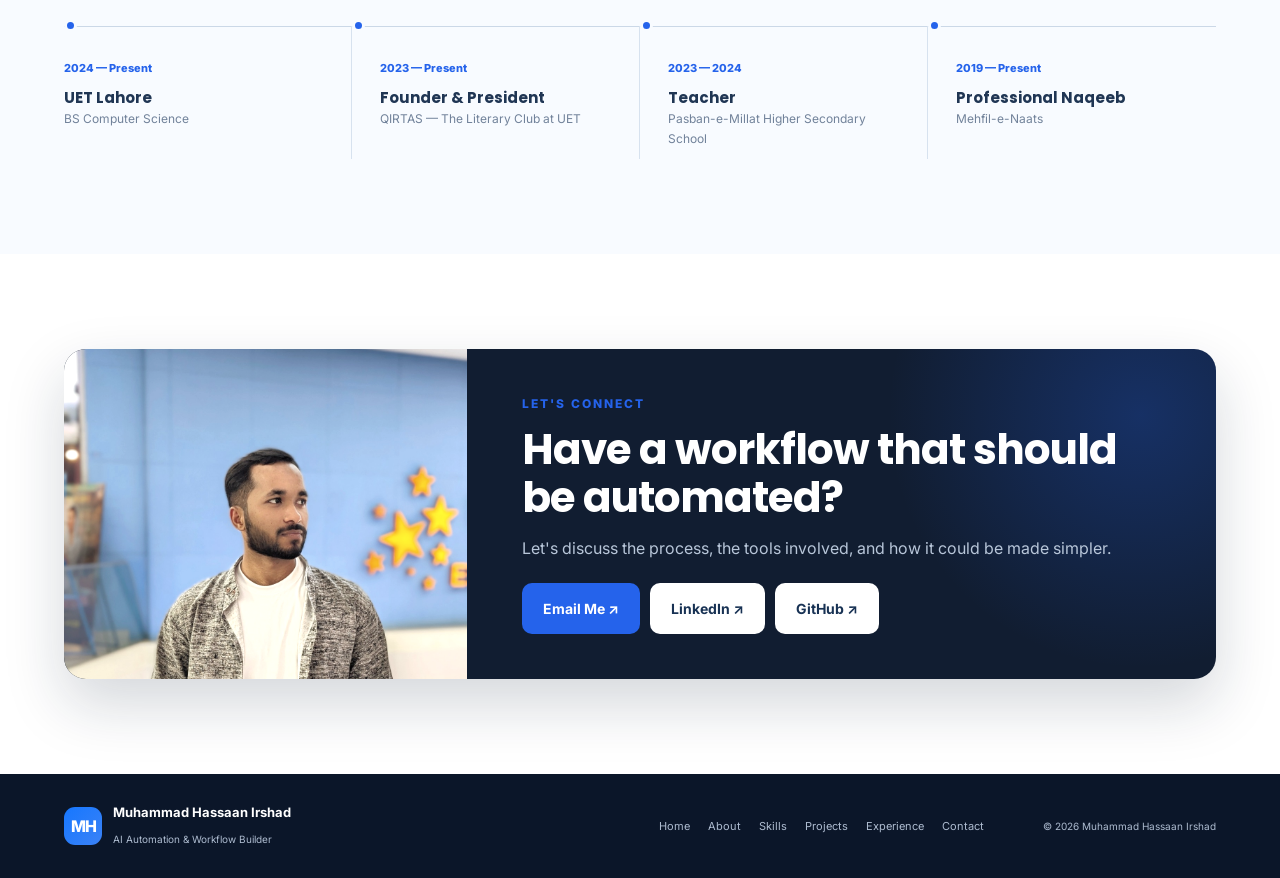
==== commit 6391c83d: "Add files via upload" ====
--- a/index.html
+++ b/index.html
@@ -96,8 +96,8 @@
 
           <div class="about-facts">
             <div><strong>AI + Automation</strong><span>n8n · MCP · LLMs</span></div>
-            <div><strong>Business Systems</strong><span>CRM · APIs · Webhooks</span></div>
-            <div><strong>Data &amp; Tools</strong><span>PostgreSQL · Notion · Google Workspace</span></div>
+            <div><strong>Business Systems</strong><span>CRM · ATS · APIs · Webhooks</span></div>
+            <div><strong>Data &amp; Tools</strong><span>PostgreSQL · Supabase · Notion · Google Workspace</span></div>
             <div><strong>Documentation</strong><span>SOPs · Process Maps · Workflow Docs</span></div>
           </div>
         </div>
@@ -129,7 +129,7 @@
         <article class="skill-card">
           <div class="skill-icon">◉</div>
           <h3>Data &amp; CRM</h3>
-          <p>PostgreSQL, HubSpot, Notion and structured workflow data</p>
+          <p>PostgreSQL, HubSpot, Zoho Recruit, Notion and structured workflow data</p>
           <div class="tags"><span>PostgreSQL</span><span>HubSpot</span><span>Notion</span></div>
         </article>
         <article class="skill-card">
@@ -161,7 +161,7 @@
             <h3>WhatsApp AI Meeting Scheduler</h3>
             <p>AI-assisted meeting collection, validation, PostgreSQL storage, calendar conflict checks, booking and email confirmation.</p>
             <div class="tags"><span>n8n</span><span>WhatsApp</span><span>PostgreSQL</span><span>Calendar</span><span>Gmail</span></div>
-            <p>Uploaded on Github.</p>
+            <a class="project-link" href="https://github.com/hassaan7212/Meeting-Scheduler-Whatsapp-Bot" target="_blank" rel="noopener">Check it on Github <span>→</span></a>
             <a class="project-link" href="projects/whatsapp-ai-meeting-scheduler.html" aria-label="View WhatsApp AI Meeting Scheduler case study">View Case Study <span>→</span></a>
           </div>
         </article>
@@ -175,7 +175,7 @@
             <h3>AI-Powered CV Analyzer</h3>
             <p>AI analysis of CV content with structured extraction and delivery through workflow-connected services.</p>
             <div class="tags"><span>Gemini</span><span>Drive</span><span>Sheets</span><span>Telegram</span></div>
-            <p>Uploaded on Github.</p>
+            <a class="project-link" href="https://github.com/hassaan7212/Resume_Scanning" target="_blank" rel="noopener">Check it on Github <span>→</span></a>
             <a class="project-link" href="projects/ai-resume-scanner.html" aria-label="View AI-Powered CV Analyzer case study">View Case Study <span>→</span></a>
           </div>
         </article>
@@ -186,10 +186,10 @@
           </div>
           <div class="project-body">
             <span class="project-number">03</span>
-            <h3>Business Workflow Automation</h3>
+            <h3>ATS Workflow Automation</h3>
             <p>Exploring CRM, forms, databases, communication, documentation and automated business processes.</p>
-            <div class="tags"><span>CRM</span><span>ATS</span><span>Zoro Recruit</span><span>Database</span></div>
-            <p>Uploaded on Github.</p>
+            <div class="tags"><span>CRM</span><span>ATS</span><span>Zoho Recruit</span><span>Database</span></div>
+            <a class="project-link" href="https://github.com/hassaan7212/ATS-Recruitment-Work-Flow" target="_blank" rel="noopener">Check it on Github <span>→</span></a>
             <a class="project-link" href="projects/ats-recruitment-automation.html" aria-label="View ATS Recruitment Automation case study">View Case Study <span>→</span></a>
           </div>
         </article>
--- a/style.css
+++ b/style.css
@@ -134,3 +134,229 @@
 .project-link{display:inline-flex;align-items:center;gap:7px;margin-top:16px;color:var(--blue);font-size:12px;font-weight:800}.project-link span{transition:transform .2s}.project-link:hover span{transform:translateX(4px)}
 .project-section:first-of-type{padding-top:4px}
 .project-section .tags{margin-top:16px}
+
+/* Project links */
+.project-link {
+    display: flex;
+    width: fit-content;
+    align-items: center;
+    gap: 7px;
+    margin-top: 10px;
+    color: var(--blue);
+    font-size: 12px;
+    font-weight: 800;
+    text-decoration: none;
+}
+
+.project-link + .project-link {
+    margin-top: 8px;
+}
+
+.project-link:hover {
+    color: var(--blue-dark);
+    text-decoration: underline;
+}
+
+.project-link span {
+    transition: transform .2s ease;
+}
+
+.project-link:hover span {
+    transform: translateX(4px);
+}
+
+
+
+/* =========================================================
+   WhatsApp case-study visual system
+   ========================================================= */
+.visual-section{position:relative;padding:34px 0 8px;margin-bottom:48px}
+.visual-section-heading{max-width:820px;margin-bottom:25px}
+.visual-kicker{display:inline-flex;align-items:center;gap:8px;margin-bottom:9px;color:var(--blue);font-size:10px;font-weight:800;letter-spacing:1.6px}
+.visual-kicker:before{content:"";width:22px;height:2px;background:var(--blue);border-radius:4px}
+.visual-section-heading h2{margin-bottom:10px}
+.visual-section-heading p{max-width:780px;color:#667991}
+.architecture-board{position:relative;overflow:hidden;padding:30px;border:1px solid #dce7f3;border-radius:24px;background:linear-gradient(145deg,#fbfdff 0%,#f4f8fd 100%);box-shadow:0 18px 55px rgba(32,73,118,.08)}
+.architecture-board:before{content:"";position:absolute;inset:0;background-image:linear-gradient(rgba(37,99,235,.045) 1px,transparent 1px),linear-gradient(90deg,rgba(37,99,235,.045) 1px,transparent 1px);background-size:28px 28px;mask-image:linear-gradient(to bottom,#000,transparent 90%);pointer-events:none}
+.arch-node{position:relative;z-index:1;display:flex;align-items:center;gap:13px;width:min(100%,270px);padding:15px 17px;border:1px solid #dbe7f3;border-radius:16px;background:#fff;box-shadow:0 10px 28px rgba(28,65,105,.08)}
+.arch-icon{display:grid;place-items:center;flex:0 0 42px;height:42px;border-radius:12px;background:#edf4ff;color:var(--blue);font-size:11px;font-weight:800;letter-spacing:.4px}
+.arch-node strong,.arch-result strong{display:block;font:700 13px Poppins,sans-serif;color:#17304f}.arch-node small,.arch-result small{display:block;margin-top:2px;color:#74869c;font-size:11px}
+.trigger-node .arch-icon{background:#eef8f2;color:#16834b}.ai-node-large{width:100%;max-width:none;border-color:#bcd3ff;background:linear-gradient(135deg,#fff,#f1f6ff);box-shadow:0 16px 40px rgba(37,99,235,.12)}.ai-node-large .arch-icon{background:#2563eb;color:#fff}
+.arch-arrow{display:none;color:#8aa0b8;font-size:23px;font-weight:600}.arch-branches{position:relative;z-index:1;display:grid;grid-template-columns:repeat(4,1fr);gap:12px;margin:18px 0}.tool-mini{padding:14px;border:1px solid #dfe8f1;border-radius:14px;background:rgba(255,255,255,.88)}.tool-mini b{display:block;color:#254260;font-size:12px}.tool-mini span{display:block;margin-top:4px;color:#788ba1;font-size:10px;line-height:1.45}.arch-result{position:relative;z-index:1;display:flex;align-items:center;gap:12px;padding:15px 17px;border-radius:16px;background:#10233b;color:#fff;box-shadow:0 14px 34px rgba(16,35,59,.16)}.arch-result>span{display:grid;place-items:center;width:35px;height:35px;border-radius:10px;background:#1e8f5a;font-weight:800}.arch-result strong{color:#fff}.arch-result small{color:#afc1d5}
+.journey-track{display:grid;grid-template-columns:repeat(6,1fr);gap:9px;align-items:stretch}.journey-step{min-height:148px;padding:16px;border:1px solid #dce7f2;border-radius:17px;background:#fff;box-shadow:0 10px 28px rgba(32,73,118,.06)}.journey-step>span{display:grid;place-items:center;width:30px;height:30px;border-radius:9px;background:#edf4ff;color:var(--blue);font-size:10px;font-weight:800;margin-bottom:20px}.journey-step strong{display:block;font:700 13px Poppins,sans-serif;color:#1d3856}.journey-step small{display:block;margin-top:5px;color:#72859a;font-size:10px;line-height:1.5}.journey-step.final{border-color:#bcdcc9;background:linear-gradient(145deg,#fff,#f5fcf7)}.journey-step.final>span{background:#e4f6eb;color:#14804a}.journey-track>i{display:none}
+.check-grid{display:grid;grid-template-columns:1fr 1fr;gap:18px}.check-card{padding:23px;border:1px solid #dce7f2;border-radius:21px;background:#fff;box-shadow:0 13px 35px rgba(31,72,117,.07)}.check-card.database{border-top:3px solid #5b8def}.check-card.calendar{border-top:3px solid #24a269}.check-top{display:flex;justify-content:space-between;align-items:center}.check-icon{display:grid;place-items:center;width:43px;height:43px;border-radius:12px;background:#eef4ff;color:var(--blue);font-size:10px;font-weight:800}.calendar .check-icon{background:#eaf8f1;color:#178451}.status-pill{font-size:9px;letter-spacing:1px;font-weight:800;color:#8092a7}.check-card h3{margin:17px 0 7px}.check-card p{margin-bottom:16px}.query-chip{padding:13px 14px;border-radius:12px;background:#101e31;color:#dbeafe;font:11px/1.7 ui-monospace,SFMono-Regular,Menlo,monospace}.query-chip span{color:#77a6ff}.query-chip em{color:#9fb4cb;font-style:normal}.calendar-mini{display:grid;grid-template-columns:1fr auto;gap:7px 12px;padding:14px;border:1px solid #e0e9f2;border-radius:13px;background:#f8fbfd;font-size:11px;color:#58708a}.calendar-mini span{text-align:center;color:#8ca0b5}.calendar-mini strong{color:#284561}.calendar-mini em{justify-self:end;color:#16824b;font-style:normal;font-weight:800}.decision-gate{display:flex;align-items:center;gap:14px;margin-top:15px;padding:15px 17px;border:1px solid #cfe0f2;border-radius:16px;background:#f7fbff}.gate-icon{display:grid;place-items:center;width:35px;height:35px;border-radius:10px;background:#e7f0ff;color:var(--blue);font-weight:800}.decision-gate strong{display:block;font-size:12px;color:#24405e}.decision-gate span{display:block;color:#74879c;font-size:10px;margin-top:2px}.gate-outcomes{display:flex;gap:8px;margin-left:auto}.gate-outcomes b{padding:7px 9px;border-radius:8px;background:#fff;border:1px solid #dce7f2;font-size:9px;color:#506b87}.gate-outcomes b:last-child{color:#147c49;background:#effaf4;border-color:#c9ead7}
+.calendar-flow{display:grid;grid-template-columns:1fr 90px 1.15fr 1fr;align-items:center;gap:16px;padding:24px;border-radius:23px;background:linear-gradient(135deg,#f8fbff,#f3f8fc);border:1px solid #dce7f2}.calendar-request,.calendar-result{padding:18px;border-radius:16px;background:#fff;border:1px solid #dce7f2;box-shadow:0 10px 28px rgba(31,72,117,.06)}.calendar-request span,.gate-label,.summary-label{font-size:9px;font-weight:800;letter-spacing:1.4px;color:#8093a8}.calendar-request strong{display:block;margin-top:9px;font:700 16px Poppins,sans-serif;color:#1d3856}.calendar-request small,.calendar-result small{display:block;color:#778ba1;font-size:10px;margin-top:4px}.flow-line{display:flex;align-items:center;gap:8px}.flow-line b{display:grid;place-items:center;width:27px;height:27px;border-radius:50%;background:#eaf1ff;color:var(--blue);font-size:9px}.flow-line i{height:2px;flex:1;background:#cbd9e8}.calendar-engine{padding:14px;border-radius:16px;background:#fff;border:1px solid #d9e4ef;box-shadow:0 10px 28px rgba(31,72,117,.07)}.calendar-head{display:flex;justify-content:space-between;padding:0 2px 10px;font-size:9px;color:#7b8ea4}.calendar-head b{color:#3a5672}.calendar-slot{display:grid;grid-template-columns:45px 1fr;gap:5px;padding:8px;border-top:1px solid #edf1f5;font-size:9px;color:#71849a}.calendar-slot span{font-weight:800;color:#506b87}.calendar-slot.selected{margin:4px 0;padding:9px;border:1px solid #bfe4cf;border-radius:9px;background:#effaf4;color:#16814a}.calendar-slot.selected b{grid-column:2;font-size:8px;letter-spacing:.6px}.calendar-slot.occupied{color:#8b6b6b}.calendar-result>span{display:grid;place-items:center;width:36px;height:36px;border-radius:11px;background:#e6f7ed;color:#16834b;font-weight:800}.calendar-result strong{display:block;margin-top:11px;color:#24415e;font:700 12px Poppins,sans-serif}
+.confirmation-card{display:grid;grid-template-columns:1.05fr .95fr;gap:0;overflow:hidden;border:1px solid #d8e4ef;border-radius:23px;background:#fff;box-shadow:0 18px 48px rgba(30,69,112,.09)}.summary-panel{padding:27px;background:#f7faff;border-right:1px solid #e0e8f1}.summary-panel h3,.confirmation-gate h3{margin:8px 0 18px;font:700 21px Poppins,sans-serif;color:#193653}.summary-row{display:flex;justify-content:space-between;padding:12px 0;border-bottom:1px solid #e5edf4;font-size:11px}.summary-row span{color:#7890a7}.summary-row b{color:#2c4966}.confirmation-gate{padding:27px;text-align:center}.shield{display:grid;place-items:center;margin:0 auto 10px;width:50px;height:50px;border-radius:15px;background:#e8f8ef;color:#16804b;font-size:20px;font-weight:800}.confirmation-gate .gate-label{color:#16804b}.confirmation-gate p{max-width:360px;margin:0 auto;color:#73879d;font-size:11px}.reply-options{display:flex;justify-content:center;flex-wrap:wrap;gap:7px;margin:18px 0}.reply-options span{padding:7px 10px;border-radius:8px;background:#f3f7fb;border:1px solid #dce6ef;color:#506a84;font-size:9px;font-weight:800}.safe-note{display:inline-flex;padding:8px 12px;border-radius:9px;background:#fff6e8;color:#9a6416;font-size:9px;font-weight:800}
+.tool-architecture{padding:26px;border-radius:23px;background:#f7faff;border:1px solid #dce7f2}.agent-core{display:flex;align-items:center;gap:14px;width:fit-content;min-width:280px;margin:0 auto 22px;padding:16px 20px;border:1px solid #bcd2ff;border-radius:17px;background:#fff;box-shadow:0 12px 34px rgba(37,99,235,.1)}.agent-core>span{display:grid;place-items:center;width:43px;height:43px;border-radius:12px;background:#2563eb;color:#fff;font-size:11px;font-weight:800}.agent-core strong{display:block;font:700 14px Poppins,sans-serif;color:#1b3856}.agent-core small{color:#788ba1;font-size:10px}.tool-grid{display:grid;grid-template-columns:1fr 1fr;gap:12px}.agent-tool{display:flex;align-items:center;gap:12px;padding:15px;border:1px solid #dce6ef;border-radius:15px;background:#fff}.agent-tool>span{font-size:9px;font-weight:800;color:#8ca0b5}.agent-tool div{flex:1}.agent-tool strong{display:block;color:#2a4662;font-size:11px}.agent-tool small{display:block;margin-top:2px;color:#7b8da2;font-size:9px}.agent-tool>b{padding:6px 7px;border-radius:7px;background:#eef4ff;color:var(--blue);font-size:8px}.agent-tool.protected{border-color:#cfe6d8}.agent-tool.protected>b{background:#eaf8f0;color:#17804b}.tool-rule{display:flex;align-items:center;justify-content:center;gap:10px;margin-top:16px;padding:11px;border-radius:11px;background:#10233b;color:#fff}.tool-rule span{padding:4px 7px;border-radius:6px;background:#1e8f5a;font-size:8px;font-weight:800;letter-spacing:.7px}.tool-rule strong{font-size:10px;font-weight:600;color:#dbe8f5}
+.agent-principles{display:grid;grid-template-columns:repeat(3,1fr);gap:13px}.agent-principles>div{padding:18px;border:1px solid #dce7f2;border-radius:16px;background:#fff;box-shadow:0 9px 25px rgba(31,72,117,.05)}.agent-principles span{display:grid;place-items:center;width:27px;height:27px;border-radius:8px;background:#edf4ff;color:var(--blue);font-size:9px;font-weight:800;margin-bottom:12px}.agent-principles strong{font:700 12px Poppins,sans-serif;color:#27435f}.agent-principles p{margin-top:5px;font-size:10px;line-height:1.55}
+@media(max-width:900px){.journey-track{grid-template-columns:repeat(3,1fr)}.arch-branches{grid-template-columns:repeat(2,1fr)}.calendar-flow{grid-template-columns:1fr 1fr}.flow-line{display:none}.calendar-result{grid-column:1/-1}.agent-principles{grid-template-columns:repeat(2,1fr)}}
+@media(max-width:650px){.architecture-board{padding:18px}.arch-branches,.check-grid,.confirmation-card,.tool-grid,.agent-principles{grid-template-columns:1fr}.journey-track{grid-template-columns:1fr}.journey-step{min-height:auto}.decision-gate{align-items:flex-start;flex-wrap:wrap}.gate-outcomes{width:100%;margin-left:49px}.calendar-flow{grid-template-columns:1fr;padding:16px}.calendar-result{grid-column:auto}.summary-panel{border-right:0;border-bottom:1px solid #e0e8f1}.project-link{font-size:12px}}
+
+
+/* =========================================================
+   UNIVERSAL CASE-STUDY VISUAL SYSTEM
+   Applies consistently to every project case study.
+   ========================================================= */
+.project-page .project-content{
+  position:relative;
+  background:
+    radial-gradient(circle at 4% 8%, rgba(37,99,235,.055), transparent 24%),
+    radial-gradient(circle at 96% 42%, rgba(16,185,129,.035), transparent 20%),
+    #f7faff;
+}
+.project-page .project-content:before{
+  content:"";position:absolute;left:50%;top:0;bottom:0;width:1px;
+  background:linear-gradient(to bottom,transparent,rgba(185,204,223,.55),transparent);
+  opacity:.5;pointer-events:none;
+}
+.project-page .project-section{
+  counter-increment:caseSection;
+  position:relative;
+  padding:32px 34px 34px;
+  margin:0 0 24px;
+  border:1px solid #dce6f1;
+  border-radius:26px;
+  background:rgba(255,255,255,.94);
+  box-shadow:0 12px 35px rgba(31,72,117,.055);
+  overflow:hidden;
+  transition:transform .22s ease,box-shadow .22s ease,border-color .22s ease;
+}
+.project-page .project-section:after{
+  content:"";position:absolute;left:0;top:0;bottom:0;width:4px;
+  background:linear-gradient(180deg,#2563eb,#73a7ff);
+  opacity:.75;
+}
+.project-page .project-section:hover{
+  transform:translateY(-2px);
+  border-color:#cbdced;
+  box-shadow:0 18px 45px rgba(31,72,117,.085);
+}
+.project-page .project-section h2{
+  display:flex;align-items:center;gap:12px;
+  margin:0 0 18px;
+  font-size:26px;
+}
+.project-page .project-section h2:before{
+  content:counter(caseSection,decimal-leading-zero);
+  flex:0 0 auto;
+  display:grid;place-items:center;
+  width:38px;height:38px;border-radius:12px;
+  background:#edf4ff;color:#2563eb;
+  border:1px solid #d4e4fa;
+  font:800 10px/1 Inter,sans-serif;
+  letter-spacing:.8px;
+}
+.project-page .project-section h3{margin-top:24px}
+.project-page .project-section p{max-width:900px}
+.project-page .project-section ul,.project-page .project-section ol{list-style:none;padding-left:0;display:grid;gap:7px}
+.project-page .project-section li{position:relative;padding:9px 12px 9px 31px;border:1px solid #e6edf4;border-radius:12px;background:#fbfdff}
+.project-page .project-section li:before{content:"✓";position:absolute;left:11px;top:9px;width:15px;height:15px;border-radius:50%;display:grid;place-items:center;background:#eaf3ff;color:#2563eb;font-size:9px;font-weight:800}
+.project-page .project-section blockquote{
+  position:relative;margin:22px 0;padding:20px 22px 20px 25px;
+  border:1px solid #d6e5f6;border-left:4px solid #2563eb;border-radius:16px;
+  background:linear-gradient(135deg,#f7fbff,#eef5ff);color:#405a76;
+  box-shadow:0 8px 22px rgba(37,99,235,.05);
+}
+.project-page .project-section code{border:1px solid #dce7f2;background:#f4f8fc;color:#294b70}
+
+/* Make raw workflow/code blocks look like designed product diagrams rather than pasted screenshots. */
+.project-page .project-section pre{
+  position:relative;
+  margin:22px 0 6px;
+  padding:0;
+  overflow:hidden;
+  color:#dcecff;
+  background:#0d1b2d;
+  border:1px solid #233b56;
+  border-radius:20px;
+  box-shadow:0 18px 42px rgba(13,27,45,.16);
+  font:12px/1.7 ui-monospace,SFMono-Regular,Menlo,monospace;
+}
+.project-page .project-section pre:before{
+  content:"WORKFLOW VIEW";
+  display:block;padding:11px 16px;
+  background:#13263e;border-bottom:1px solid #29425e;
+  color:#8fb6e4;font:800 9px/1 Inter,sans-serif;letter-spacing:1.5px;
+}
+.project-page .project-section pre code{display:block;padding:20px 22px;border:0;background:transparent;color:#dcecff;white-space:pre-wrap}
+
+/* Runtime-enhanced flow diagrams */
+.case-flow{
+  position:relative;margin:22px 0 5px;padding:25px;
+  border:1px solid #d8e5f2;border-radius:22px;
+  background:linear-gradient(145deg,#fbfdff,#f1f6fb);
+  box-shadow:0 14px 35px rgba(31,72,117,.07);
+  overflow:hidden;
+}
+.case-flow:before{
+  content:"";position:absolute;inset:0;opacity:.55;pointer-events:none;
+  background-image:linear-gradient(rgba(37,99,235,.035) 1px,transparent 1px),linear-gradient(90deg,rgba(37,99,235,.035) 1px,transparent 1px);
+  background-size:26px 26px;
+}
+.case-flow-label{position:relative;z-index:1;margin-bottom:15px;color:#8295aa;font-size:9px;font-weight:800;letter-spacing:1.6px}
+.case-flow-track{position:relative;z-index:1;display:flex;flex-wrap:wrap;align-items:center;gap:10px}
+.case-flow-node{position:relative;min-width:130px;max-width:220px;padding:14px 15px;border:1px solid #d5e2ee;border-radius:15px;background:#fff;box-shadow:0 8px 22px rgba(31,72,117,.07)}
+.case-flow-node strong{display:block;color:#1d3957;font:700 12px/1.3 Poppins,sans-serif}
+.case-flow-node small{display:block;margin-top:4px;color:#778ba1;font-size:9px;line-height:1.45}
+.case-flow-node.accent{border-color:#bcd3fa;background:linear-gradient(135deg,#fff,#f1f6ff)}
+.case-flow-node.accent strong{color:#2563eb}
+.case-flow-arrow{color:#91a5ba;font-size:18px;font-weight:800}
+.case-flow-result{border-color:#cbe6d5;background:linear-gradient(135deg,#fff,#f1fbf5)}
+.case-flow-result strong{color:#147d49}
+.case-code-card{position:relative;margin:22px 0 5px;padding:18px 20px;border:1px solid #d7e3ef;border-radius:18px;background:#f8fbfe;box-shadow:0 10px 26px rgba(31,72,117,.05);overflow:auto}
+.case-code-card:before{content:"LOGIC / EXPRESSION";display:block;margin-bottom:9px;color:#8a9caf;font:800 8px/1 Inter,sans-serif;letter-spacing:1.4px}
+.case-code-card code{display:block;padding:0!important;background:transparent!important;border:0!important;color:#294b70!important;font:600 12px/1.8 ui-monospace,SFMono-Regular,Menlo,monospace!important;white-space:pre-wrap}
+
+/* Existing WhatsApp visual sections now share the same elevated shell. */
+.project-page .project-section.visual-section{
+  padding:32px 34px 36px;
+  background:linear-gradient(145deg,rgba(255,255,255,.98),rgba(248,251,255,.98));
+}
+.project-page .project-section.visual-section:after{background:linear-gradient(180deg,#2563eb,#22a06b)}
+.project-page .visual-section-heading{position:relative;z-index:2}
+.project-page .visual-section-heading h2:before{display:grid}
+.project-page .visual-section-heading + .architecture-board,
+.project-page .visual-section-heading + .journey-track,
+.project-page .visual-section-heading + .check-grid,
+.project-page .visual-section-heading + .calendar-flow,
+.project-page .visual-section-heading + .confirmation-card,
+.project-page .visual-section-heading + .tool-architecture,
+.project-page .visual-section-heading + .agent-principles{margin-top:6px}
+
+/* Screenshot gallery: framed, labeled, consistent across all projects. */
+.project-page .project-grid{gap:20px}
+.project-page .project-card-link{border-radius:20px;border-color:#d8e4ef;background:#fff;box-shadow:0 12px 30px rgba(31,72,117,.06);transition:transform .22s ease,box-shadow .22s ease,border-color .22s ease}
+.project-page .project-card-link:hover{transform:translateY(-5px);border-color:#bfd3ea;box-shadow:0 20px 45px rgba(31,72,117,.12)}
+.project-page .project-card-link img{padding:8px;background:#f5f8fb;object-fit:cover}
+.project-page .project-card-link .caption{padding:15px 16px 16px;font-size:11px;letter-spacing:.1px}
+
+/* Universal project links: both links always look identical. */
+.project-page .project-link,
+.project-page .project-link:visited,
+.project-page .project-link:hover,
+.project-page .project-link:active,
+.projects .project-link,
+.projects .project-link:visited{
+  display:flex;width:max-content;align-items:center;gap:7px;
+  margin-top:10px;color:var(--blue);font:800 12px/1.4 Inter,sans-serif;
+  text-decoration:none;letter-spacing:0;
+}
+.project-page .project-link:hover,.projects .project-link:hover{text-decoration:none;transform:translateX(2px)}
+.project-page .project-link span,.projects .project-link span{font:800 14px/1 Inter,sans-serif;transition:transform .2s ease}
+.project-page .project-link:hover span,.projects .project-link:hover span{transform:translateX(4px)}
+
+@media(max-width:900px){
+ .project-page .project-section{padding:27px 24px 29px}
+ .project-page .project-section h2{font-size:24px}
+ .case-flow-track{display:grid;grid-template-columns:1fr;gap:8px}
+ .case-flow-arrow{transform:rotate(90deg);justify-self:center}
+}
+@media(max-width:600px){
+ .project-page .project-section{padding:24px 18px 26px;border-radius:21px}
+ .project-page .project-section h2{font-size:21px;gap:9px}
+ .project-page .project-section h2:before{width:33px;height:33px;border-radius:10px}
+ .project-page .project-section.visual-section{padding:24px 18px 28px}
+ .case-flow{padding:18px}
+ .case-flow-node{max-width:none;width:100%}
+ .project-page .project-section pre code{padding:17px}
+}
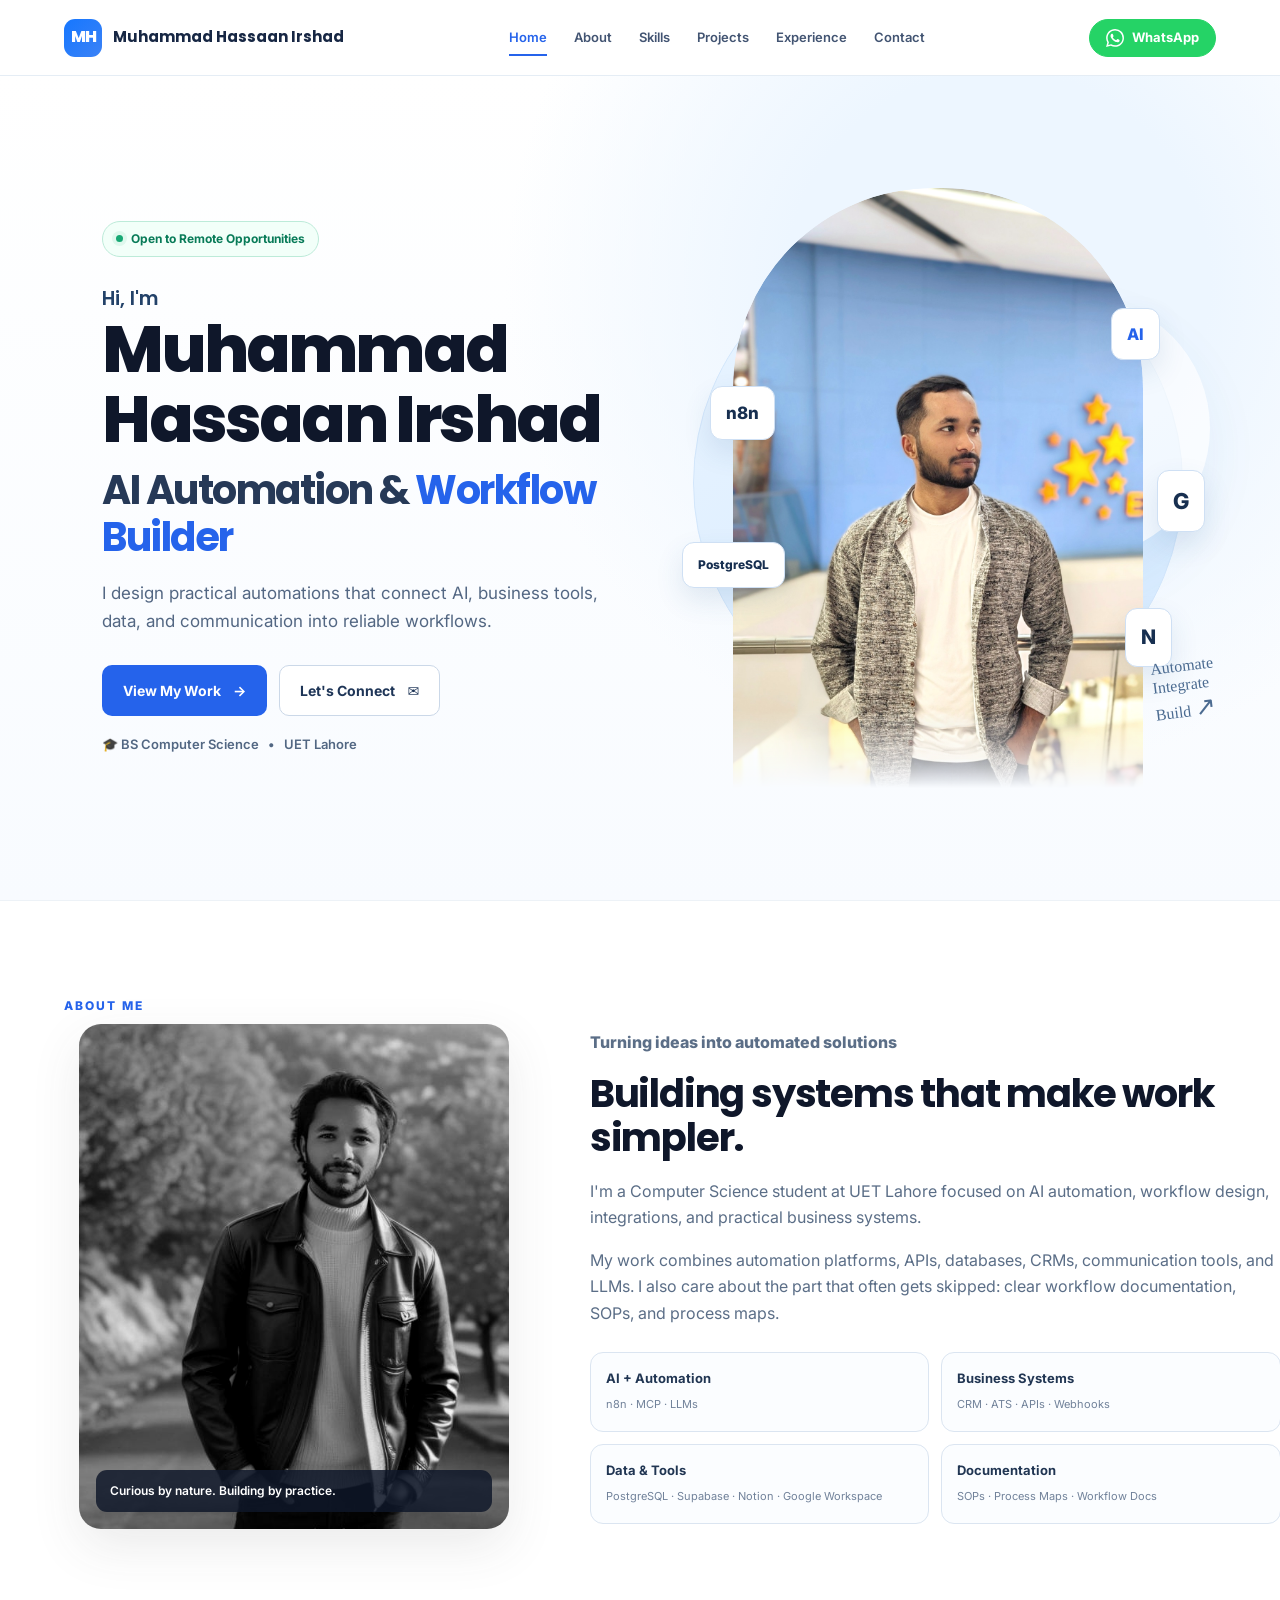
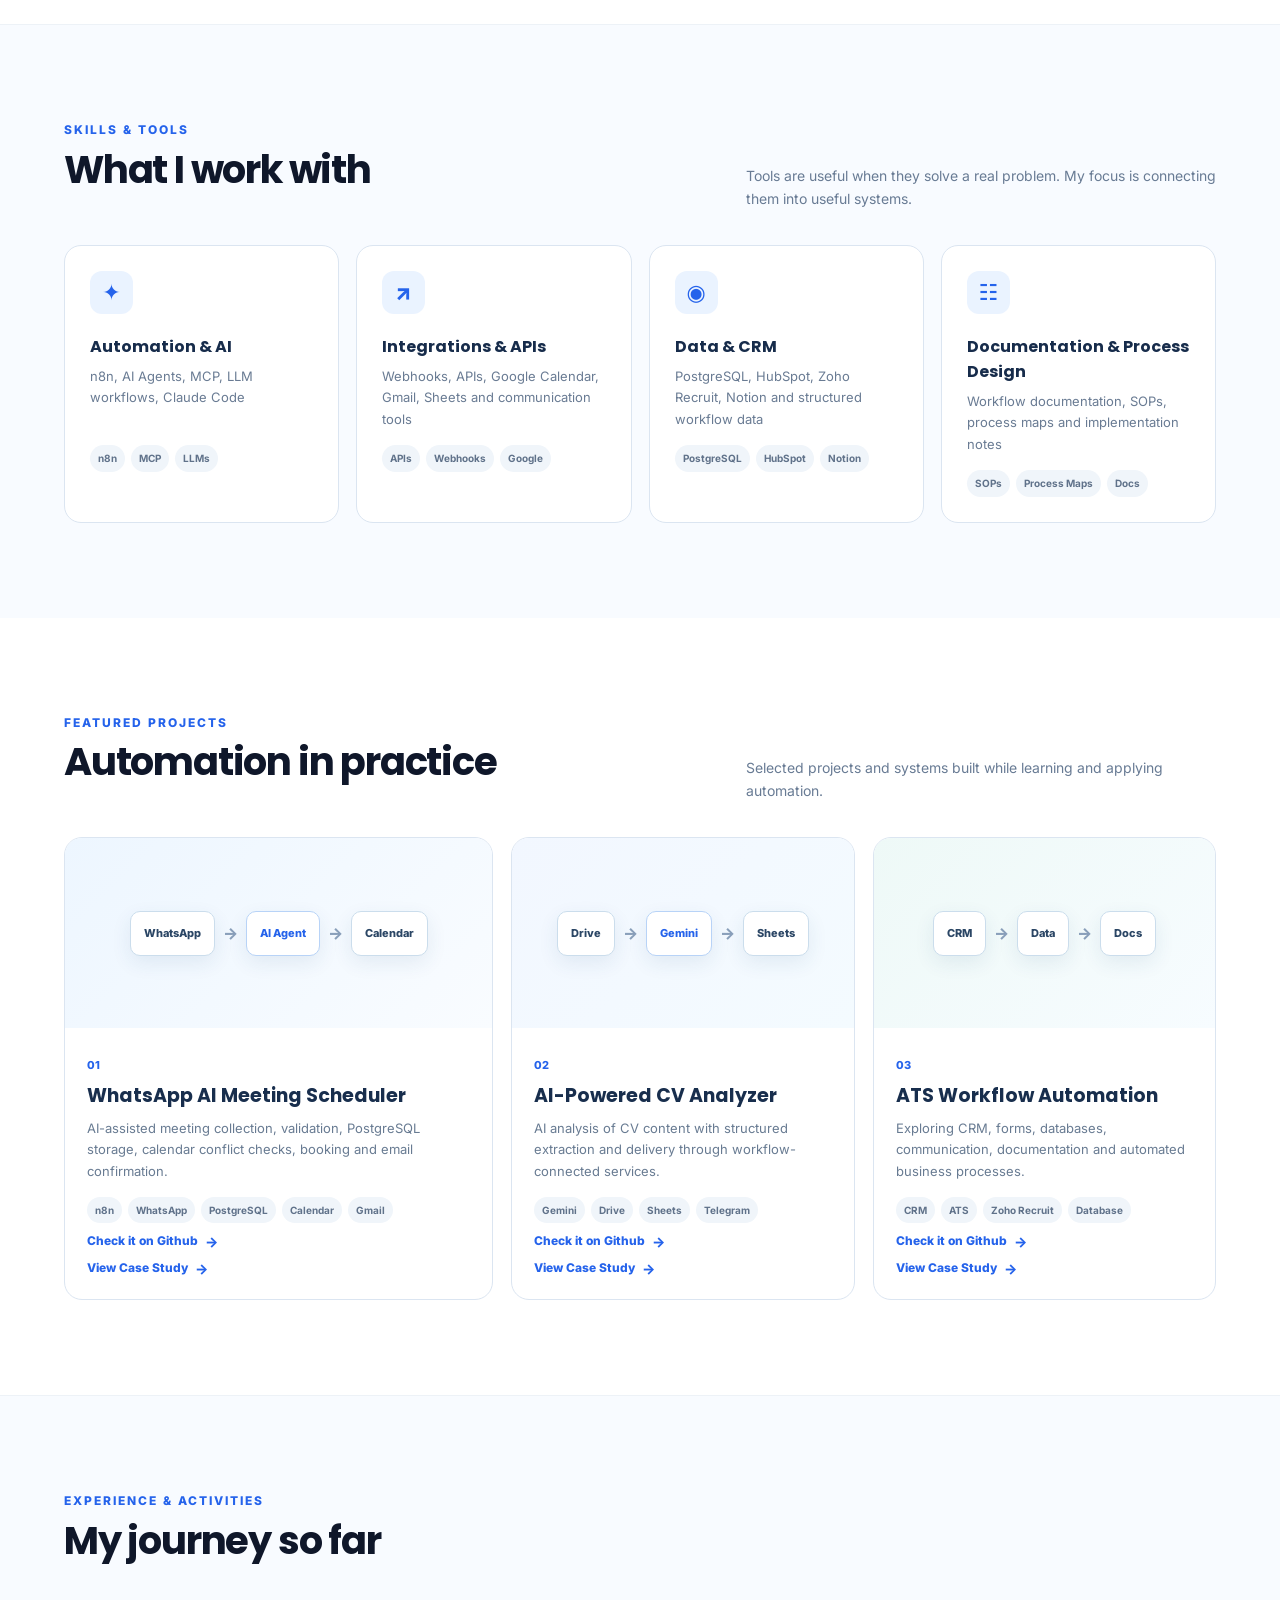
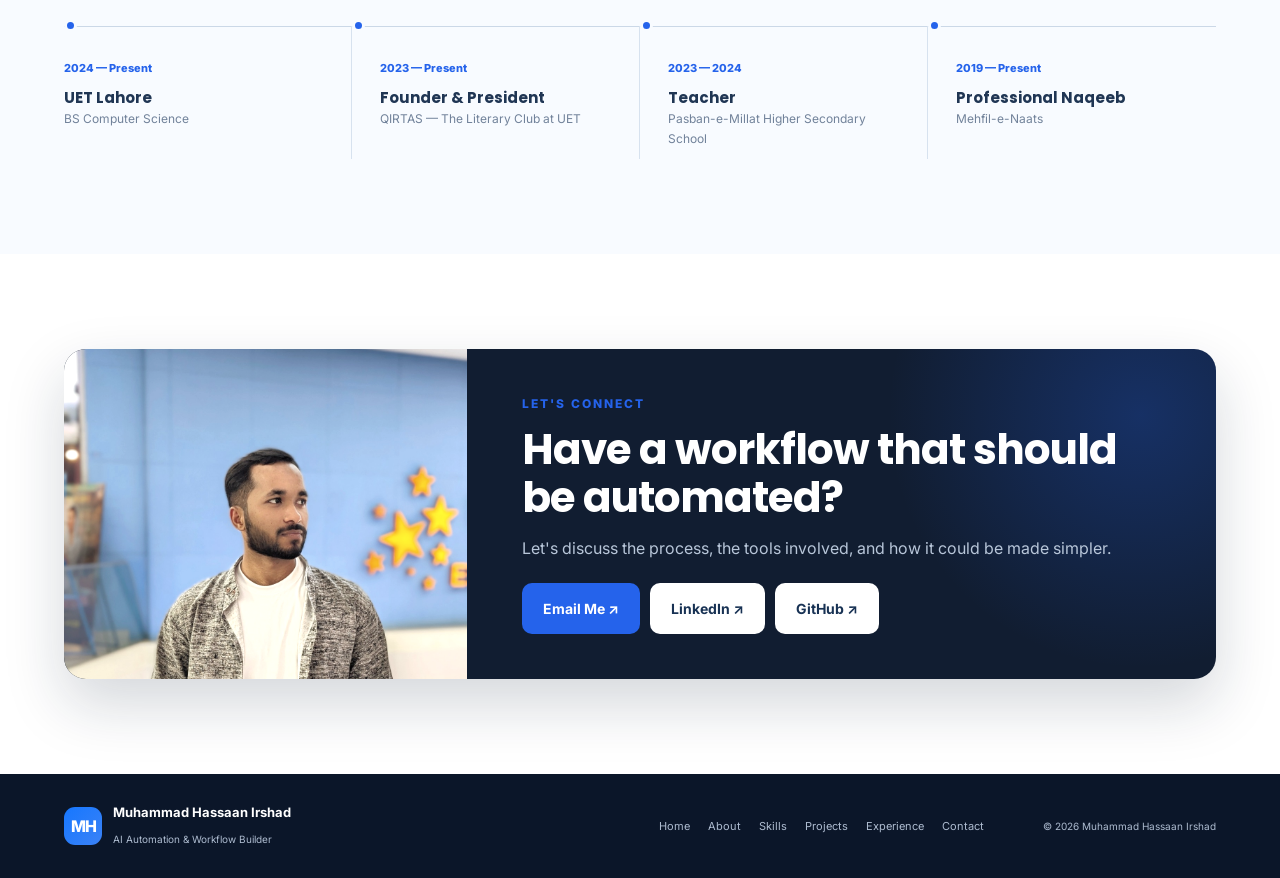
==== commit 8470f2b9: "Add files via upload" ====
--- a/index.html
+++ b/index.html
@@ -32,7 +32,18 @@
       <a href="#contact">Contact</a>
     </nav>
 
-    <a class="nav-cta" href="#contact">Let's Connect <span>↗</span></a>
+    <a
+  class="nav-cta whatsapp-cta"
+  href="https://wa.me/923437212969"
+  target="_blank"
+  rel="noopener"
+  aria-label="Chat with me on WhatsApp"
+>
+  <svg class="whatsapp-icon" viewBox="0 0 24 24" aria-hidden="true">
+    <path d="M20.52 3.48A11.86 11.86 0 0 0 12.06 0C5.5 0 .16 5.34.16 11.9c0 2.1.55 4.15 1.6 5.96L.05 24l6.28-1.65a11.9 11.9 0 0 0 5.73 1.46h.01c6.55 0 11.9-5.34 11.9-11.9 0-3.18-1.24-6.17-3.45-8.43ZM12.06 21.82h-.01a9.9 9.9 0 0 1-5.05-1.38l-.36-.21-3.73.98 1-3.64-.23-.37a9.86 9.86 0 0 1-1.51-5.3c0-5.47 4.45-9.92 9.93-9.92 2.65 0 5.14 1.03 7.01 2.91a9.85 9.85 0 0 1 2.9 7.02c0 5.47-4.45 9.91-9.92 9.91Zm5.44-7.43c-.3-.15-1.77-.87-2.04-.97-.27-.1-.47-.15-.67.15-.2.3-.77.97-.94 1.17-.17.2-.35.22-.65.07-.3-.15-1.25-.46-2.38-1.47-.88-.78-1.47-1.75-1.64-2.05-.17-.3-.02-.46.13-.61.13-.13.3-.35.45-.52.15-.17.2-.3.3-.5.1-.2.05-.37-.02-.52-.07-.15-.67-1.62-.92-2.22-.24-.58-.49-.5-.67-.51h-.57c-.2 0-.52.07-.8.37-.27.3-1.04 1.02-1.04 2.49s1.07 2.89 1.22 3.09c.15.2 2.1 3.2 5.08 4.49.71.31 1.26.5 1.69.64.71.23 1.36.2 1.87.12.57-.09 1.77-.72 2.02-1.42.25-.7.25-1.3.17-1.42-.07-.12-.27-.2-.57-.35Z"/>
+  </svg>
+  <span>WhatsApp</span>
+</a>
   </header>
 
   <main>
--- a/style.css
+++ b/style.css
@@ -24,8 +24,36 @@
 .nav-links a{font-size:13px;font-weight:600;color:#425472;position:relative;padding:8px 0}
 .nav-links a:hover,.nav-links a.active{color:var(--blue)}
 .nav-links a.active:after{content:"";position:absolute;height:2px;left:0;right:0;bottom:0;background:var(--blue)}
-.nav-cta{border:1px solid #b9ead6;background:#f1fff9;color:#087b58;border-radius:999px;padding:8px 15px;font-size:12px;font-weight:700}
-.nav-cta span{margin-left:4px}
+.nav-cta{
+  display:inline-flex;
+  align-items:center;
+  justify-content:center;
+  gap:8px;
+  padding:9px 16px;
+  border-radius:999px;
+  background:#25D366;
+  color:#fff;
+  font-size:13px;
+  font-weight:700;
+  line-height:1;
+  border:1px solid #25D366;
+  transition:.2s ease;
+}
+
+.nav-cta:hover{
+  background:#20bd5a;
+  border-color:#20bd5a;
+  color:#fff;
+  transform:translateY(-2px);
+  box-shadow:0 8px 20px rgba(37,211,102,.25);
+}
+
+.whatsapp-icon{
+  width:18px;
+  height:18px;
+  fill:currentColor;
+  flex-shrink:0;
+}
 .menu-toggle{display:none;background:none;border:0}
 .section{padding:95px max(5vw,28px)}
 .hero{min-height:calc(100vh - 76px);display:grid;grid-template-columns:1fr 1fr;align-items:center;gap:40px;overflow:hidden;background:radial-gradient(circle at 78% 25%,#edf6ff 0 18%,transparent 42%),linear-gradient(180deg,#fff,#f8fbff)}
